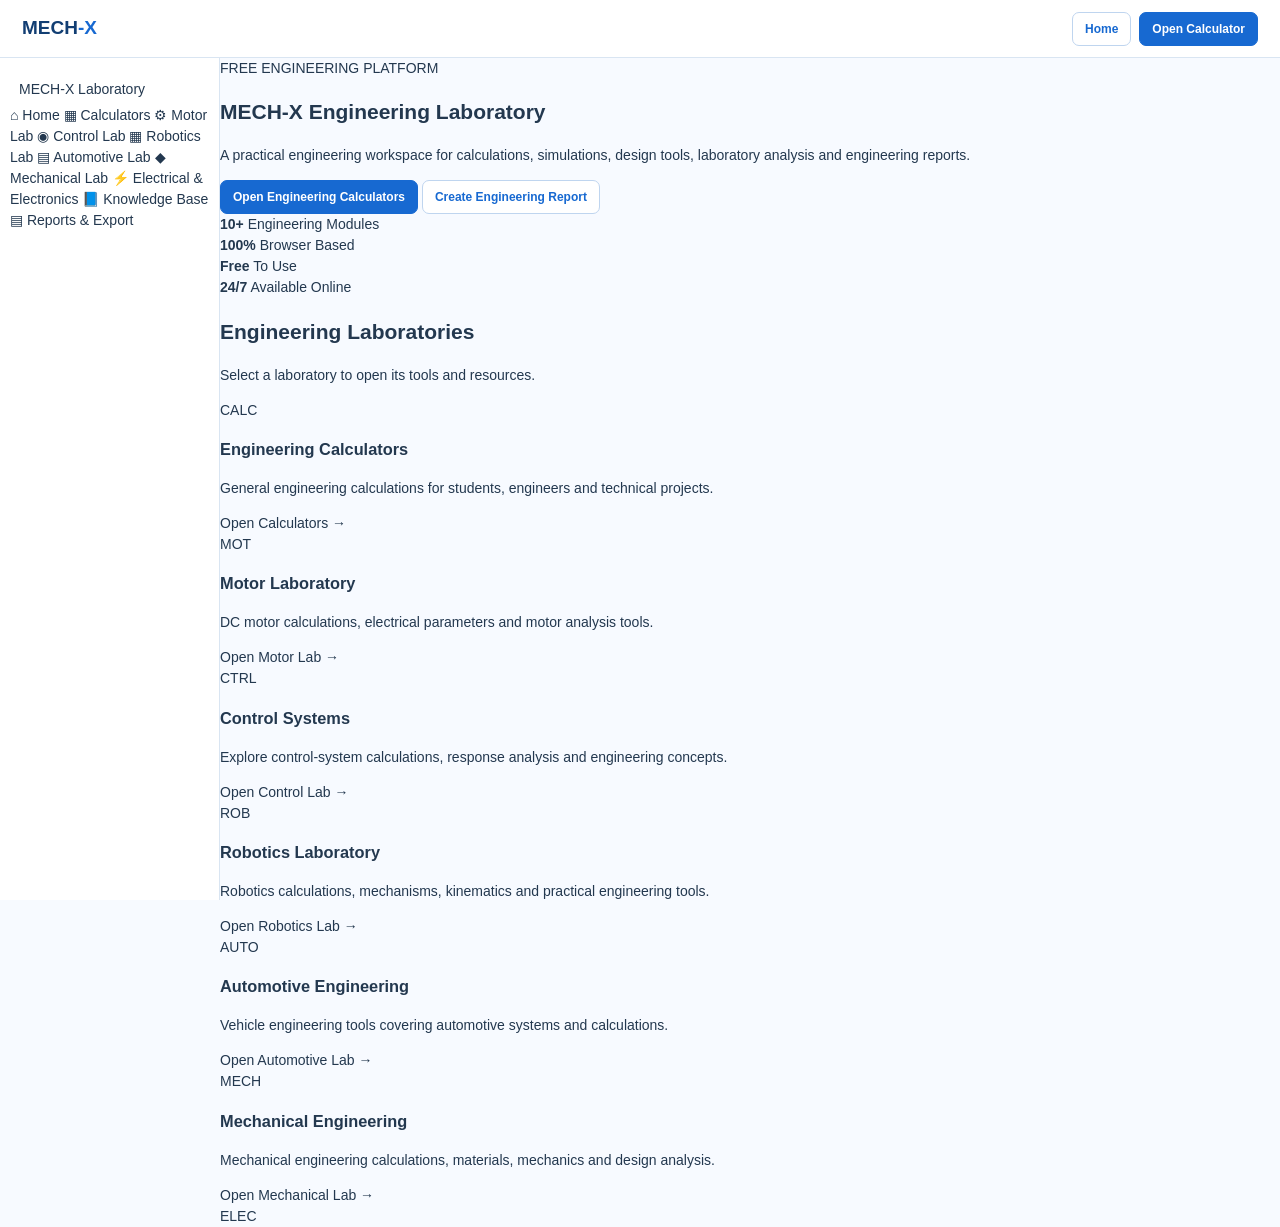
==== index.html @ f4954f39 "Update index.html" ====
<!DOCTYPE html>
<html lang="en">
<head>
    <meta charset="UTF-8">
    <meta name="viewport" content="width=device-width, initial-scale=1.0">

    <title>MECH-X | Engineering Laboratory</title>

    <meta
        name="description"
        content="MECH-X is a free engineering laboratory for calculations, simulations, robotics, control systems, automotive engineering, mechanical engineering and electrical engineering."
    >

    <link rel="stylesheet" href="style.css">
</head>

<body>

<!-- =====================================================
     TOP BAR
     ===================================================== -->

<header class="topbar">

    <a href="index.html" class="logo">
        MECH<span>-X</span>
    </a>

    <div class="top-actions">

        <a href="index.html" class="btn secondary">
            Home
        </a>

        <a href="calculators.html" class="btn primary">
            Open Calculator
        </a>

    </div>

</header>


<!-- =====================================================
     MAIN LAYOUT
     ===================================================== -->

<div class="layout">


    <!-- =================================================
         SIDEBAR
         ================================================= -->

    <aside class="sidebar">

        <div class="side-title">
            MECH-X Laboratory
        </div>

        <nav class="nav">

            <a href="index.html" class="active">
                ⌂ Home
            </a>

            <a href="calculators.html">
                ▦ Calculators
            </a>

            <a href="motor.html">
                ⚙ Motor Lab
            </a>

            <a href="control.html">
                ◉ Control Lab
            </a>

            <a href="robotics.html">
                ▦ Robotics Lab
            </a>

            <a href="automotive.html">
                ▤ Automotive Lab
            </a>

            <a href="mechanical.html">
                ◆ Mechanical Lab
            </a>

            <a href="electrical.html">
                ⚡ Electrical & Electronics
            </a>

            <a href="knowledge.html">
                📘 Knowledge Base
            </a>

            <a href="reports.html">
                ▤ Reports & Export
            </a>

        </nav>

    </aside>


    <!-- =================================================
         MAIN CONTENT
         ================================================= -->

    <main class="main">


        <!-- HERO -->

        <section class="hero">

            <div class="eyebrow">
                FREE ENGINEERING PLATFORM
            </div>

            <h1>
                MECH-X Engineering Laboratory
            </h1>

            <p>
                A practical engineering workspace for calculations,
                simulations, design tools, laboratory analysis and
                engineering reports.
            </p>

            <div class="hero-actions">

                <a
                    href="calculators.html"
                    class="btn primary"
                >
                    Open Engineering Calculators
                </a>

                <a
                    href="reports.html"
                    class="btn secondary"
                >
                    Create Engineering Report
                </a>

            </div>

        </section>


        <!-- =================================================
             QUICK STATS
             ================================================= -->

        <section class="stats">

            <div class="stat">
                <strong>10+</strong>
                <span>Engineering Modules</span>
            </div>

            <div class="stat">
                <strong>100%</strong>
                <span>Browser Based</span>
            </div>

            <div class="stat">
                <strong>Free</strong>
                <span>To Use</span>
            </div>

            <div class="stat">
                <strong>24/7</strong>
                <span>Available Online</span>
            </div>

        </section>


        <!-- =================================================
             ENGINEERING LABORATORIES
             ================================================= -->

        <div class="section-title">

            <h2>
                Engineering Laboratories
            </h2>

            <p>
                Select a laboratory to open its tools and resources.
            </p>

        </div>


        <section class="grid">


            <!-- CALCULATORS -->

            <article class="card">

                <div class="icon">
                    CALC
                </div>

                <h3>
                    Engineering Calculators
                </h3>

                <p>
                    General engineering calculations for
                    students, engineers and technical projects.
                </p>

                <a
                    href="calculators.html"
                    class="open"
                >
                    Open Calculators →
                </a>

            </article>


            <!-- MOTOR -->

            <article class="card">

                <div class="icon">
                    MOT
                </div>

                <h3>
                    Motor Laboratory
                </h3>

                <p>
                    DC motor calculations, electrical
                    parameters and motor analysis tools.
                </p>

                <a
                    href="motor.html"
                    class="open"
                >
                    Open Motor Lab →
                </a>

            </article>


            <!-- CONTROL -->

            <article class="card">

                <div class="icon">
                    CTRL
                </div>

                <h3>
                    Control Systems
                </h3>

                <p>
                    Explore control-system calculations,
                    response analysis and engineering concepts.
                </p>

                <a
                    href="control.html"
                    class="open"
                >
                    Open Control Lab →
                </a>

            </article>


            <!-- ROBOTICS -->

            <article class="card">

                <div class="icon">
                    ROB
                </div>

                <h3>
                    Robotics Laboratory
                </h3>

                <p>
                    Robotics calculations, mechanisms,
                    kinematics and practical engineering tools.
                </p>

                <a
                    href="robotics.html"
                    class="open"
                >
                    Open Robotics Lab →
                </a>

            </article>


            <!-- AUTOMOTIVE -->

            <article class="card">

                <div class="icon">
                    AUTO
                </div>

                <h3>
                    Automotive Engineering
                </h3>

                <p>
                    Vehicle engineering tools covering
                    automotive systems and calculations.
                </p>

                <a
                    href="automotive.html"
                    class="open"
                >
                    Open Automotive Lab →
                </a>

            </article>


            <!-- MECHANICAL -->

            <article class="card">

                <div class="icon">
                    MECH
                </div>

                <h3>
                    Mechanical Engineering
                </h3>

                <p>
                    Mechanical engineering calculations,
                    materials, mechanics and design analysis.
                </p>

                <a
                    href="mechanical.html"
                    class="open"
                >
                    Open Mechanical Lab →
                </a>

            </article>


            <!-- ELECTRICAL -->

            <article class="card">

                <div class="icon">
                    ELEC
                </div>

                <h3
---- style.css ----
/* =========================================================
   MECH-X
   FINAL GLOBAL DESIGN
   Compact White + Blue Engineering Interface
   ========================================================= */

:root {
    --blue: #1769d1;
    --blue-dark: #123e73;
    --blue-light: #eaf3ff;
    --blue-hover: #dcecff;

    --white: #ffffff;
    --bg: #f7faff;

    --text: #23384f;
    --muted: #708197;

    --border: #d9e5f2;

    --shadow: 0 5px 18px rgba(18, 62, 115, 0.07);
}


/* =========================================================
   RESET
   ========================================================= */

* {
    box-sizing: border-box;
}

html {
    scroll-behavior: smooth;
}

body {
    margin: 0;
    padding: 0;

    background: var(--bg);
    color: var(--text);

    font-family:
        Arial,
        Helvetica,
        sans-serif;

    font-size: 14px;
    line-height: 1.5;
}

a {
    text-decoration: none;
    color: inherit;
}

button,
input,
select,
textarea {
    font-family: inherit;
}


/* =========================================================
   TOP BAR
   ========================================================= */

.topbar {
    height: 58px;

    display: flex;
    align-items: center;
    justify-content: space-between;

    padding: 0 22px;

    background: #ffffff;

    border-bottom: 1px solid var(--border);

    position: sticky;
    top: 0;

    z-index: 1000;
}

.logo {
    font-size: 19px;

    font-weight: 900;

    color: var(--blue-dark);

    white-space: nowrap;
}

.logo span {
    color: var(--blue);
}

.top-actions {
    display: flex;
    align-items: center;

    gap: 8px;
}


/* =========================================================
   BUTTONS
   ========================================================= */

.btn {
    display: inline-flex;

    align-items: center;
    justify-content: center;

    min-height: 34px;

    padding: 7px 12px;

    border-radius: 7px;

    border: 1px solid var(--border);

    background: #ffffff;

    color: var(--blue-dark);

    font-size: 12px;

    font-weight: 700;

    cursor: pointer;

    transition: 0.15s ease;
}

.btn:hover {
    background: var(--blue-light);

    border-color: #bfd5ef;
}

.btn.primary {
    background: var(--blue);

    border-color: var(--blue);

    color: white;
}

.btn.primary:hover {
    background: #1258b5;
}

.btn.secondary {
    background: white;

    color: var(--blue);

    border-color: #bfd5ef;
}


/* =========================================================
   MAIN LAYOUT
   ========================================================= */

.layout {
    display: grid;

    grid-template-columns: 220px minmax(0, 1fr);

    min-height: calc(100vh - 58px);
}


/* =========================================================
   SIDEBAR
   ========================================================= */

.sidebar,
aside {
    width: 220px;

    background: #ffffff;

    border-right: 1px solid var(--border);

    padding: 16px 10px;

    position: sticky;

    top: 58px;

    height: calc(100vh - 58px);

    overflow-y: auto;

    overflow-x: hidden;

    z-index: 500;
}


/* Sidebar heading */

.side-title {
    padding: 5px 9px
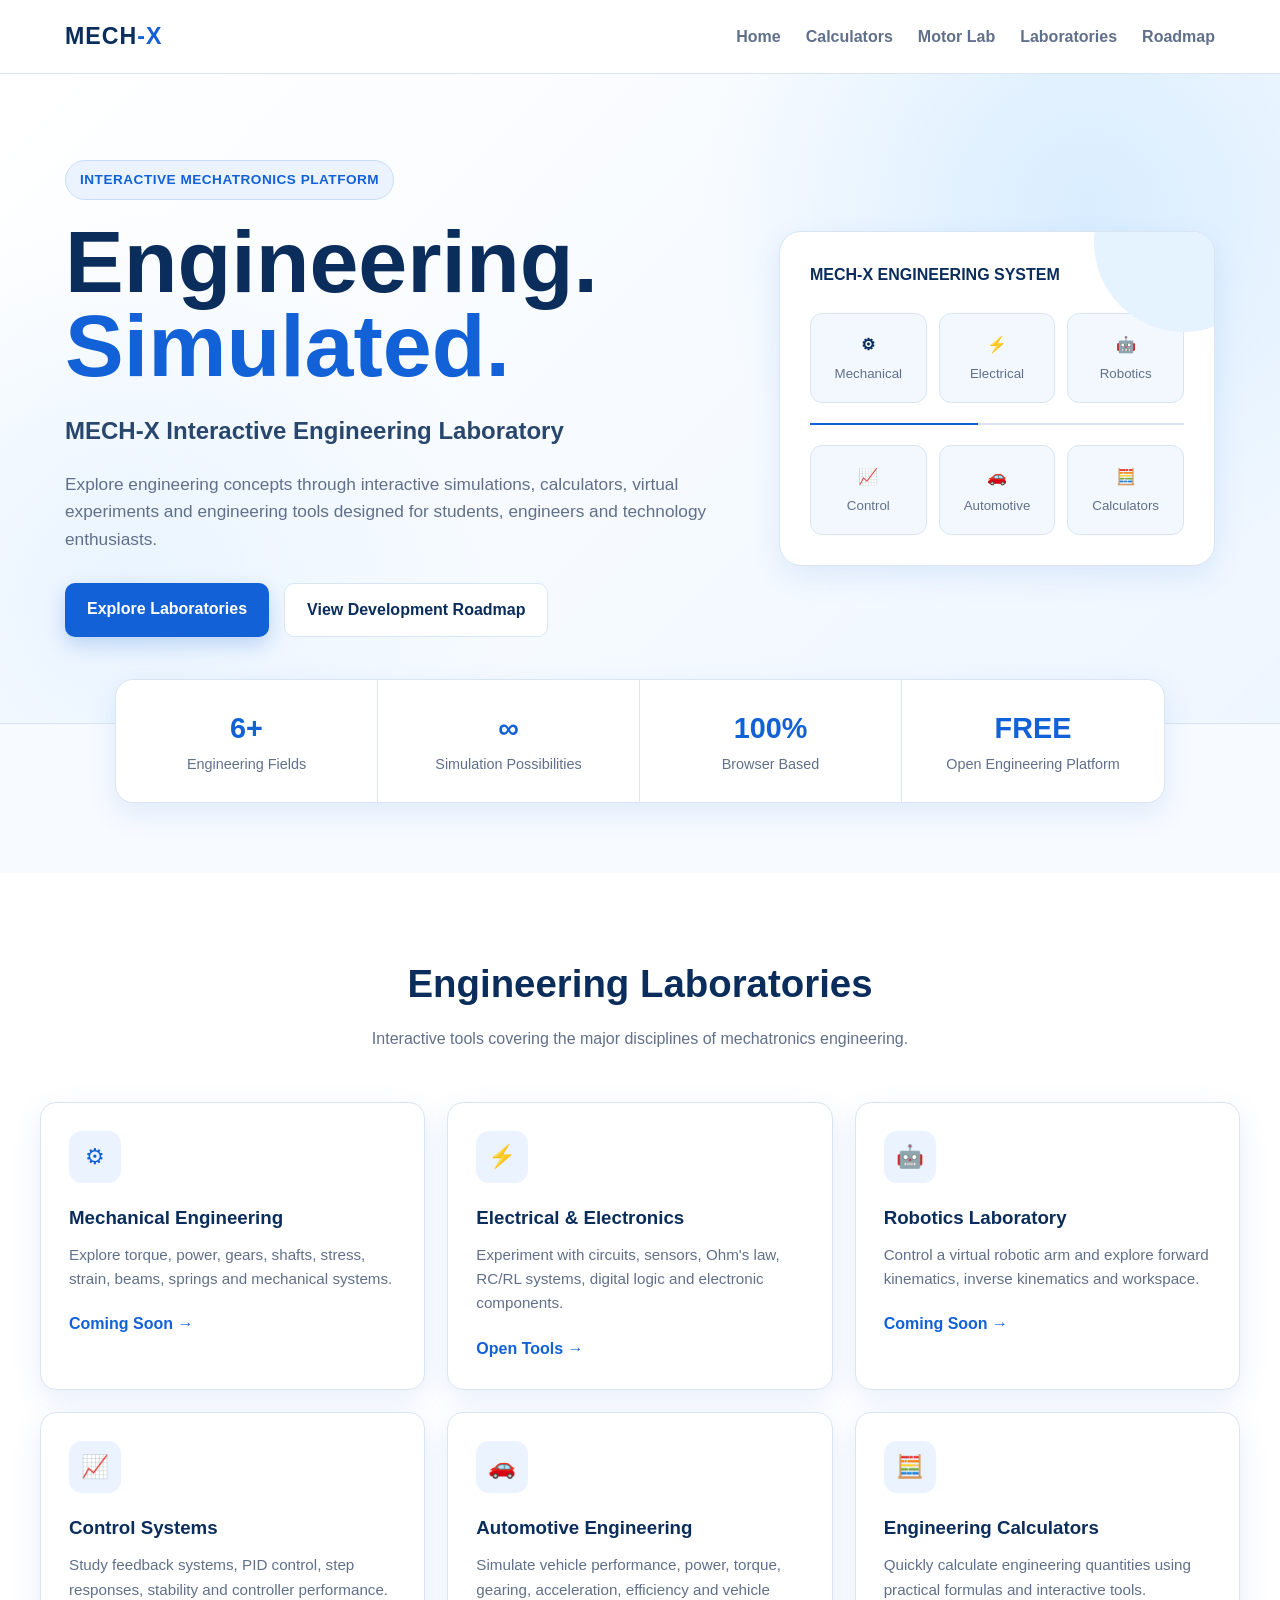
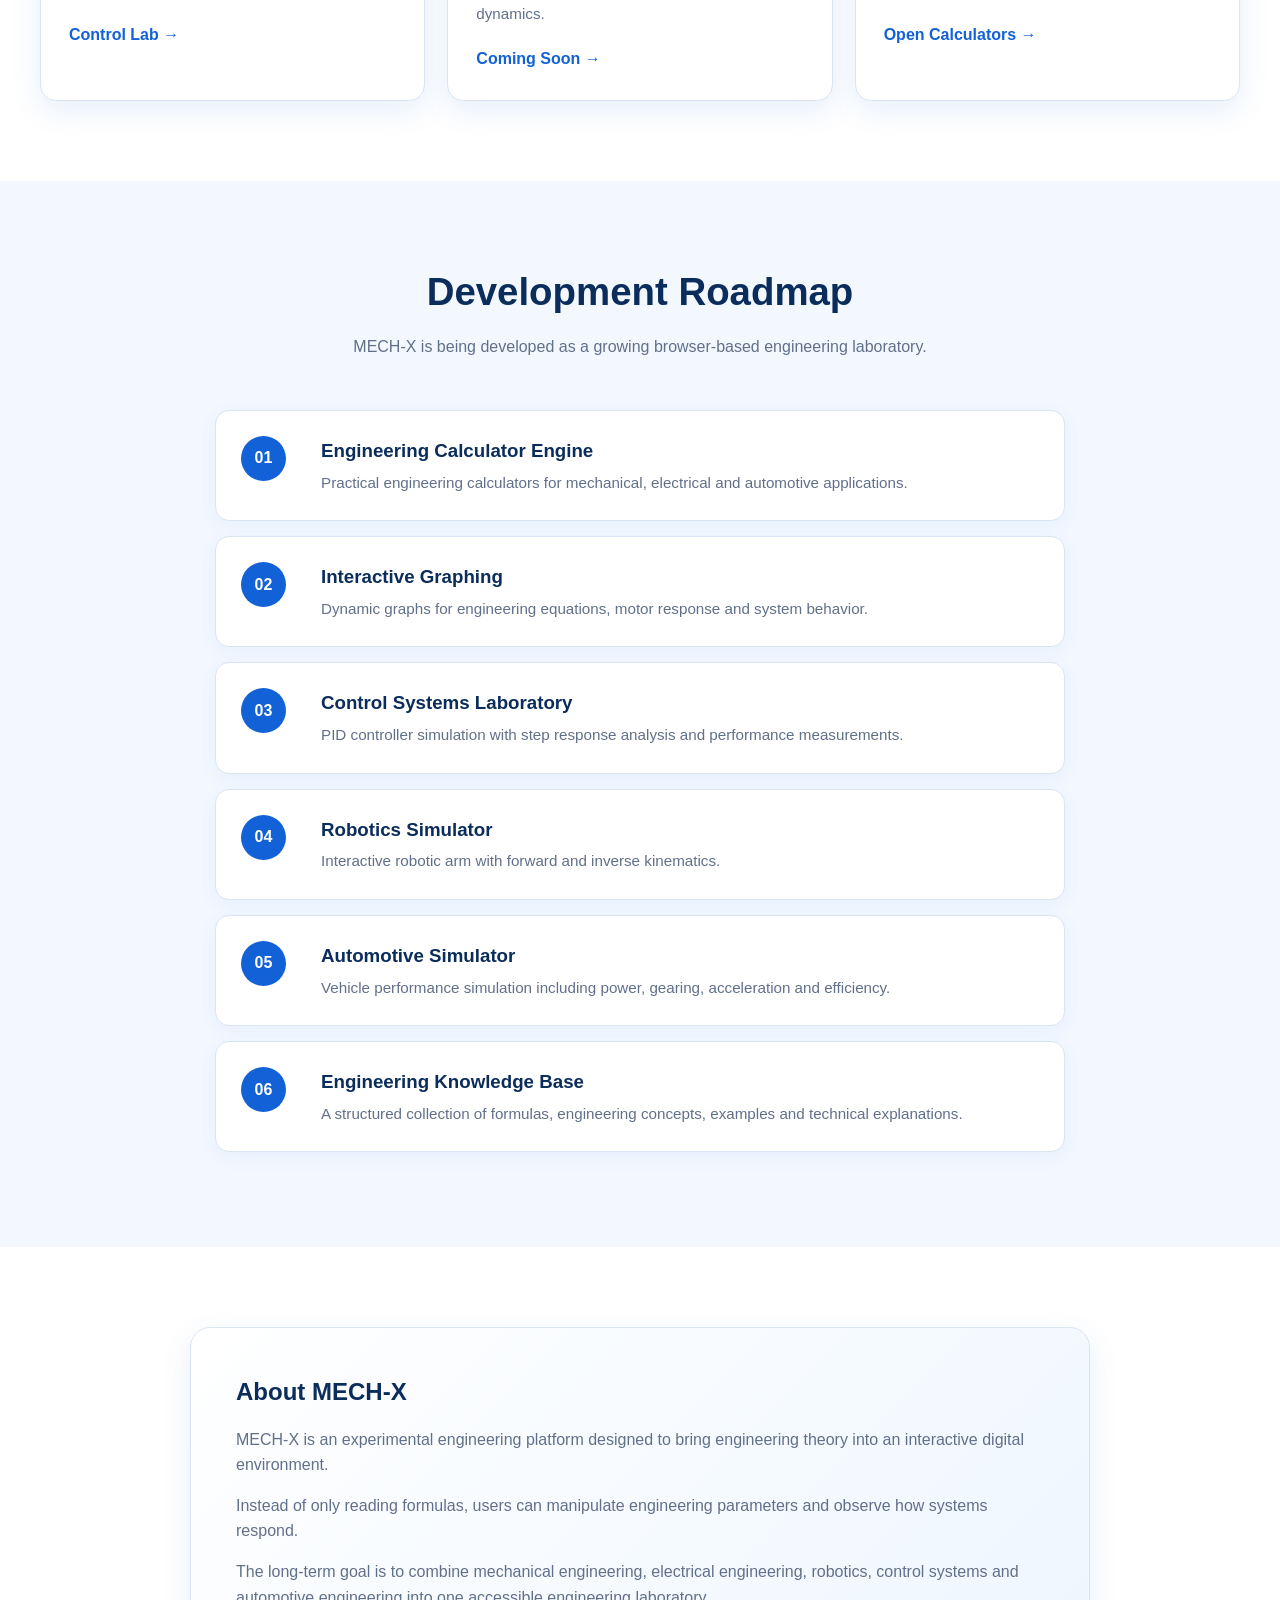
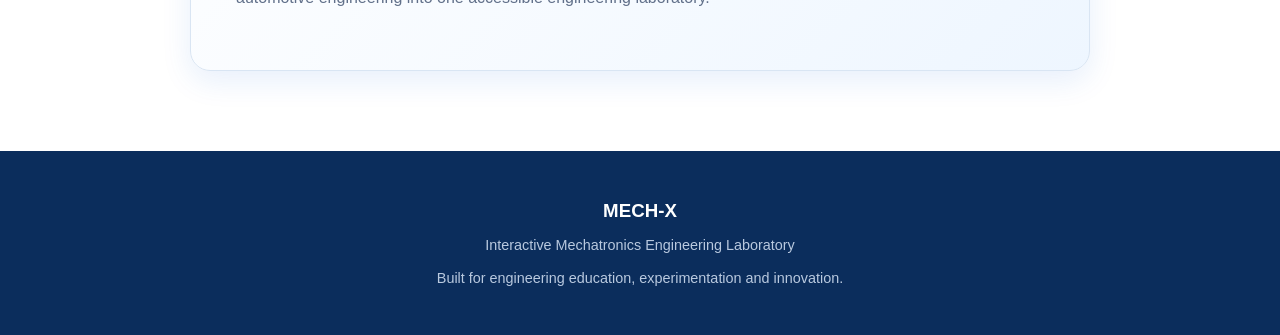
==== commit 941d47d5: "Update index.html" ====
--- a/index.html
+++ b/index.html
@@ -4,208 +4,1008 @@
     <meta charset="UTF-8">
     <meta name="viewport" content="width=device-width, initial-scale=1.0">
 
-    <title>MECH-X | Engineering Laboratory</title>
-
-    <meta
-        name="description"
-        content="MECH-X is a free engineering laboratory for calculations, simulations, robotics, control systems, automotive engineering, mechanical engineering and electrical engineering."
-    >
-
-    <link rel="stylesheet" href="style.css">
+    <title>MECH-X | Interactive Mechatronics Engineering Laboratory</title>
+
+    <meta name="description"
+          content="MECH-X is an interactive engineering laboratory for mechatronics, mechanical, electrical, robotics, control systems and automotive engineering.">
+
+    <style>
+        * {
+            margin: 0;
+            padding: 0;
+            box-sizing: border-box;
+        }
+
+        :root {
+            --blue: #1261d6;
+            --blue-dark: #0b2d5c;
+            --blue-light: #eaf3ff;
+            --blue-soft: #f3f8ff;
+            --cyan: #16a9e8;
+
+            --white: #ffffff;
+            --background: #f7faff;
+
+            --text: #172033;
+            --muted: #61708a;
+
+            --border: #d9e5f3;
+
+            --shadow:
+                0 10px 30px rgba(18, 97, 214, 0.10);
+
+            --shadow-hover:
+                0 18px 40px rgba(18, 97, 214, 0.16);
+        }
+
+        body {
+            font-family: Arial, Helvetica, sans-serif;
+            background: var(--background);
+            color: var(--text);
+            line-height: 1.6;
+        }
+
+        /* =========================
+           NAVIGATION
+        ========================== */
+
+        nav {
+            position: sticky;
+            top: 0;
+            z-index: 1000;
+
+            background: rgba(255, 255, 255, 0.96);
+            backdrop-filter: blur(12px);
+
+            border-bottom: 1px solid var(--border);
+        }
+
+        .nav-container {
+            max-width: 1200px;
+            margin: auto;
+
+            padding: 18px 25px;
+
+            display: flex;
+            align-items: center;
+            justify-content: space-between;
+        }
+
+        .logo {
+            font-size: 1.45rem;
+            font-weight: 800;
+            color: var(--blue-dark);
+            letter-spacing: 1px;
+        }
+
+        .logo span {
+            color: var(--blue);
+        }
+
+        .nav-links {
+            display: flex;
+            gap: 25px;
+            list-style: none;
+        }
+
+        .nav-links a {
+            text-decoration: none;
+            color: var(--muted);
+            font-weight: 600;
+            transition: 0.2s;
+        }
+
+        .nav-links a:hover {
+            color: var(--blue);
+        }
+
+        /* =========================
+           HERO
+        ========================== */
+
+        .hero {
+            min-height: 650px;
+
+            display: flex;
+            align-items: center;
+
+            background:
+                radial-gradient(
+                    circle at 85% 20%,
+                    #d9edff 0%,
+                    transparent 32%
+                ),
+                radial-gradient(
+                    circle at 10% 80%,
+                    #e9f4ff 0%,
+                    transparent 30%
+                ),
+                linear-gradient(
+                    135deg,
+                    #ffffff,
+                    #eef6ff
+                );
+
+            border-bottom: 1px solid var(--border);
+        }
+
+        .hero-container {
+            max-width: 1200px;
+            width: 100%;
+
+            margin: auto;
+            padding: 80px 25px;
+
+            display: grid;
+            grid-template-columns: 1.2fr 0.8fr;
+            gap: 60px;
+            align-items: center;
+        }
+
+        .hero-label {
+            display: inline-block;
+
+            padding: 8px 14px;
+            margin-bottom: 20px;
+
+            background: var(--blue-light);
+            color: var(--blue);
+
+            border: 1px solid #c8def8;
+            border-radius: 30px;
+
+            font-size: 0.85rem;
+            font-weight: 700;
+            letter-spacing: 0.5px;
+        }
+
+        .hero h1 {
+            font-size: clamp(3rem, 7vw, 5.5rem);
+            line-height: 0.95;
+
+            color: var(--blue-dark);
+
+            margin-bottom: 25px;
+        }
+
+        .hero h1 span {
+            color: var(--blue);
+        }
+
+        .hero h2 {
+            font-size: 1.5rem;
+            color: #29466d;
+            margin-bottom: 20px;
+        }
+
+        .hero p {
+            max-width: 650px;
+
+            font-size: 1.08rem;
+            color: var(--muted);
+
+            margin-bottom: 30px;
+        }
+
+        .hero-buttons {
+            display: flex;
+            gap: 15px;
+            flex-wrap: wrap;
+        }
+
+        .btn {
+            display: inline-block;
+
+            padding: 13px 22px;
+
+            border-radius: 10px;
+
+            text-decoration: none;
+            font-weight: 700;
+
+            transition: 0.25s;
+        }
+
+        .btn-primary {
+            background: var(--blue);
+            color: white;
+
+            box-shadow: 0 8px 20px rgba(18, 97, 214, 0.22);
+        }
+
+        .btn-primary:hover {
+            background: #0b4eae;
+            transform: translateY(-2px);
+        }
+
+        .btn-secondary {
+            background: white;
+            color: var(--blue-dark);
+
+            border: 1px solid var(--border);
+        }
+
+        .btn-secondary:hover {
+            border-color: var(--blue);
+            color: var(--blue);
+            transform: translateY(-2px);
+        }
+
+        /* =========================
+           HERO ENGINEERING PANEL
+        ========================== */
+
+        .engineering-panel {
+            background: white;
+
+            border: 1px solid var(--border);
+            border-radius: 22px;
+
+            padding: 30px;
+
+            box-shadow: var(--shadow);
+
+            position: relative;
+            overflow: hidden;
+        }
+
+        .engineering-panel::before {
+            content: "";
+
+            position: absolute;
+
+            width: 180px;
+            height: 180px;
+
+            border-radius: 50%;
+
+            background: #e5f2ff;
+
+            top: -80px;
+            right: -60px;
+        }
+
+        .panel-title {
+            font-weight: 800;
+            color: var(--blue-dark);
+
+            margin-bottom: 25px;
+        }
+
+        .system-line {
+            height: 2px;
+            background: var(--border);
+
+            margin: 20px 0;
+
+            position: relative;
+        }
+
+        .system-line::after {
+            content: "";
+
+            position: absolute;
+
+            width: 45%;
+            height: 100%;
+
+            background: var(--blue);
+
+            left: 0;
+            top: 0;
+        }
+
+        .system-boxes {
+            display: grid;
+            grid-template-columns: repeat(3, 1fr);
+            gap: 12px;
+        }
+
+        .system-box {
+            padding: 18px 10px;
+
+            background: var(--blue-soft);
+
+            border: 1px solid var(--border);
+            border-radius: 12px;
+
+            text-align: center;
+
+            font-weight: 700;
+            color: var(--blue-dark);
+        }
+
+        .system-box small {
+            display: block;
+
+            margin-top: 5px;
+
+            color: var(--muted);
+            font-weight: normal;
+        }
+
+        /* =========================
+           STATS
+        ========================== */
+
+        .stats {
+            max-width: 1100px;
+            margin: -45px auto 70px;
+
+            padding: 0 25px;
+
+            position: relative;
+            z-index: 5;
+        }
+
+        .stats-grid {
+            background: white;
+
+            border: 1px solid var(--border);
+            border-radius: 18px;
+
+            box-shadow: var(--shadow);
+
+            display: grid;
+            grid-template-columns: repeat(4, 1fr);
+        }
+
+        .stat {
+            padding: 25px;
+            text-align: center;
+
+            border-right: 1px solid var(--border);
+        }
+
+        .stat:last-child {
+            border-right: none;
+        }
+
+        .stat strong {
+            display: block;
+
+            font-size: 1.8rem;
+
+            color: var(--blue);
+        }
+
+        .stat span {
+            color: var(--muted);
+            font-size: 0.9rem;
+        }
+
+        /* =========================
+           GENERAL SECTION
+        ========================== */
+
+        section {
+            padding: 80px 25px;
+        }
+
+        .section-container {
+            max-width: 1200px;
+            margin: auto;
+        }
+
+        .section-header {
+            text-align: center;
+            max-width: 750px;
+
+            margin: 0 auto 50px;
+        }
+
+        .section-header h2 {
+            font-size: 2.4rem;
+
+            color: var(--blue-dark);
+
+            margin-bottom: 12px;
+        }
+
+        .section-header p {
+            color: var(--muted);
+        }
+
+        /* =========================
+           LABORATORIES
+        ========================== */
+
+        .labs {
+            background: white;
+        }
+
+        .lab-grid {
+            display: grid;
+
+            grid-template-columns:
+                repeat(3, 1fr);
+
+            gap: 22px;
+        }
+
+        .lab-card {
+            background: white;
+
+            border: 1px solid var(--border);
+            border-radius: 16px;
+
+            padding: 28px;
+
+            box-shadow: var(--shadow);
+
+            transition: 0.25s;
+
+            position: relative;
+            overflow: hidden;
+        }
+
+        .lab-card:hover {
+            transform: translateY(-6px);
+            box-shadow: var(--shadow-hover);
+
+            border-color: #b8d3f5;
+        }
+
+        .lab-icon {
+            width: 52px;
+            height: 52px;
+
+            display: flex;
+            align-items: center;
+            justify-content: center;
+
+            border-radius: 13px;
+
+            background: var(--blue-light);
+
+            color: var(--blue);
+
+            font-size: 1.4rem;
+
+            margin-bottom: 20px;
+        }
+
+        .lab-card h3 {
+            color: var(--blue-dark);
+            margin-bottom: 10px;
+        }
+
+        .lab-card p {
+            color: var(--muted);
+
+            font-size: 0.95rem;
+
+            margin-bottom: 20px;
+        }
+
+        .lab-link {
+            color: var(--blue);
+
+            text-decoration: none;
+
+            font-weight: 700;
+        }
+
+        .lab-link:hover {
+            text-decoration: underline;
+        }
+
+        /* =========================
+           ROADMAP
+        ========================== */
+
+        .roadmap {
+            background: var(--blue-soft);
+        }
+
+        .roadmap-list {
+            max-width: 850px;
+            margin: auto;
+        }
+
+        .roadmap-item {
+            display: grid;
+
+            grid-template-columns: 60px 1fr;
+
+            gap: 20px;
+
+            padding: 25px;
+
+            background: white;
+
+            border: 1px solid var(--border);
+            border-radius: 14px;
+
+            margin-bottom: 15px;
+
+            box-shadow: 0 5px 18px rgba(18, 97, 214, 0.06);
+        }
+
+        .roadmap-number {
+            width: 45px;
+            height: 45px;
+
+            display: flex;
+            align-items: center;
+            justify-content: center;
+
+            border-radius: 50%;
+
+            background: var(--blue);
+
+            color: white;
+
+            font-weight: 800;
+        }
+
+        .roadmap-item h3 {
+            color: var(--blue-dark);
+            margin-bottom: 5px;
+        }
+
+        .roadmap-item p {
+            color: var(--muted);
+            font-size: 0.95rem;
+        }
+
+        /* =========================
+           ABOUT
+        ========================== */
+
+        .about {
+            background: white;
+        }
+
+        .about-box {
+            max-width: 900px;
+            margin: auto;
+
+            background:
+                linear-gradient(
+                    135deg,
+                    #ffffff,
+                    #eef6ff
+                );
+
+            border: 1px solid var(--border);
+
+            border-radius: 20px;
+
+            padding: 45px;
+
+            box-shadow: var(--shadow);
+        }
+
+        .about-box h2 {
+            color: var(--blue-dark);
+            margin-bottom: 15px;
+        }
+
+        .about-box p {
+            color: var(--muted);
+            margin-bottom: 15px;
+        }
+
+        /* =========================
+           FOOTER
+        ========================== */
+
+        footer {
+            background: var(--blue-dark);
+
+            color: white;
+
+            padding: 45px 25px;
+
+            text-align: center;
+        }
+
+        footer h3 {
+            margin-bottom: 8px;
+        }
+
+        footer p {
+            color: #b9c9df;
+
+            font-size: 0.9rem;
+        }
+
+        /* =========================
+           RESPONSIVE
+        ========================== */
+
+        @media (max-width: 900px) {
+
+            .hero-container {
+                grid-template-columns: 1fr;
+            }
+
+            .lab-grid {
+                grid-template-columns:
+                    repeat(2, 1fr);
+            }
+
+            .stats-grid {
+                grid-template-columns:
+                    repeat(2, 1fr);
+            }
+
+            .stat:nth-child(2) {
+                border-right: none;
+            }
+
+            .stat {
+                border-bottom: 1px solid var(--border);
+            }
+        }
+
+        @media (max-width: 650px) {
+
+            .nav-links {
+                display: none;
+            }
+
+            .hero {
+                min-height: auto;
+            }
+
+            .hero-container {
+                padding: 65px 20px;
+            }
+
+            .hero h1 {
+                font-size: 3.5rem;
+            }
+
+            .lab-grid {
+                grid-template-columns: 1fr;
+            }
+
+            .stats-grid {
+                grid-template-columns: 1fr 1fr;
+            }
+
+            .system-boxes {
+                grid-template-columns: 1fr;
+            }
+
+            .about-box {
+                padding: 28px;
+            }
+        }
+    </style>
 </head>
 
 <body>
 
-<!-- =====================================================
-     TOP BAR
-     ===================================================== -->
-
-<header class="topbar">
-
-    <a href="index.html" class="logo">
-        MECH<span>-X</span>
-    </a>
-
-    <div class="top-actions">
-
-        <a href="index.html" class="btn secondary">
-            Home
-        </a>
-
-        <a href="calculators.html" class="btn primary">
-            Open Calculator
-        </a>
+<!-- =========================
+     NAVIGATION
+========================== -->
+
+<nav>
+    <div class="nav-container">
+
+        <div class="logo">
+            MECH<span>-X</span>
+        </div>
+
+        <ul class="nav-links">
+            <li><a href="index.html">Home</a></li>
+            <li><a href="calculators.html">Calculators</a></li>
+            <li><a href="motor.html">Motor Lab</a></li>
+            <li><a href="#laboratories">Laboratories</a></li>
+            <li><a href="#roadmap">Roadmap</a></li>
+        </ul>
 
     </div>
+</nav>
+
+
+<!-- =========================
+     HERO
+========================== -->
+
+<header class="hero">
+
+    <div class="hero-container">
+
+        <div>
+
+            <span class="hero-label">
+                INTERACTIVE MECHATRONICS PLATFORM
+            </span>
+
+            <h1>
+                Engineering.<br>
+                <span>Simulated.</span>
+            </h1>
+
+            <h2>
+                MECH-X Interactive Engineering Laboratory
+            </h2>
+
+            <p>
+                Explore engineering concepts through interactive
+                simulations, calculators, virtual experiments and
+                engineering tools designed for students, engineers
+                and technology enthusiasts.
+            </p>
+
+            <div class="hero-buttons">
+
+                <a
+                    href="#laboratories"
+                    class="btn btn-primary">
+                    Explore Laboratories
+                </a>
+
+                <a
+                    href="#roadmap"
+                    class="btn btn-secondary">
+                    View Development Roadmap
+                </a>
+
+            </div>
+
+        </div>
+
+
+        <!-- ENGINEERING PANEL -->
+
+        <div class="engineering-panel">
+
+            <div class="panel-title">
+                MECH-X ENGINEERING SYSTEM
+            </div>
+
+            <div class="system-boxes">
+
+                <div class="system-box">
+                    ⚙
+                    <small>Mechanical</small>
+                </div>
+
+                <div class="system-box">
+                    ⚡
+                    <small>Electrical</small>
+                </div>
+
+                <div class="system-box">
+                    🤖
+                    <small>Robotics</small>
+                </div>
+
+            </div>
+
+            <div class="system-line"></div>
+
+            <div class="system-boxes">
+
+                <div class="system-box">
+                    📈
+                    <small>Control</small>
+                </div>
+
+                <div class="system-box">
+                    🚗
+                    <small>Automotive</small>
+                </div>
+
+                <div class="system-box">
+                    🧮
+                    <small>Calculators</small>
+                </div>
+
+            </div>
+
+        </div>
+
+    </div>
 
 </header>
 
 
-<!-- =====================================================
-     MAIN LAYOUT
-     ===================================================== -->
-
-<div class="layout">
-
-
-    <!-- =================================================
-         SIDEBAR
-         ================================================= -->
-
-    <aside class="sidebar">
-
-        <div class="side-title">
-            MECH-X Laboratory
+<!-- =========================
+     STATS
+========================== -->
+
+<div class="stats">
+
+    <div class="stats-grid">
+
+        <div class="stat">
+            <strong>6+</strong>
+            <span>Engineering Fields</span>
         </div>
 
-        <nav class="nav">
-
-            <a href="index.html" class="active">
-                ⌂ Home
-            </a>
-
-            <a href="calculators.html">
-                ▦ Calculators
-            </a>
-
-            <a href="motor.html">
-                ⚙ Motor Lab
-            </a>
-
-            <a href="control.html">
-                ◉ Control Lab
-            </a>
-
-            <a href="robotics.html">
-                ▦ Robotics Lab
-            </a>
-
-            <a href="automotive.html">
-                ▤ Automotive Lab
-            </a>
-
-            <a href="mechanical.html">
-                ◆ Mechanical Lab
-            </a>
-
-            <a href="electrical.html">
-                ⚡ Electrical & Electronics
-            </a>
-
-            <a href="knowledge.html">
-                📘 Knowledge Base
-            </a>
-
-            <a href="reports.html">
-                ▤ Reports & Export
-            </a>
-
-        </nav>
-
-    </aside>
-
-
-    <!-- =================================================
-         MAIN CONTENT
-         ================================================= -->
-
-    <main class="main">
-
-
-        <!-- HERO -->
-
-        <section class="hero">
-
-            <div class="eyebrow">
-                FREE ENGINEERING PLATFORM
-            </div>
-
-            <h1>
-                MECH-X Engineering Laboratory
-            </h1>
-
-            <p>
-                A practical engineering workspace for calculations,
-                simulations, design tools, laboratory analysis and
-                engineering reports.
-            </p>
-
-            <div class="hero-actions">
-
-                <a
-                    href="calculators.html"
-                    class="btn primary"
-                >
-                    Open Engineering Calculators
-                </a>
-
-                <a
-                    href="reports.html"
-                    class="btn secondary"
-                >
-                    Create Engineering Report
-                </a>
-
-            </div>
-
-        </section>
-
-
-        <!-- =================================================
-             QUICK STATS
-             ================================================= -->
-
-        <section class="stats">
-
-            <div class="stat">
-                <strong>10+</strong>
-                <span>Engineering Modules</span>
-            </div>
-
-            <div class="stat">
-                <strong>100%</strong>
-                <span>Browser Based</span>
-            </div>
-
-            <div class="stat">
-                <strong>Free</strong>
-                <span>To Use</span>
-            </div>
-
-            <div class="stat">
-                <strong>24/7</strong>
-                <span>Available Online</span>
-            </div>
-
-        </section>
-
-
-        <!-- =================================================
-             ENGINEERING LABORATORIES
-             ================================================= -->
-
-        <div class="section-title">
+        <div class="stat">
+            <strong>∞</strong>
+            <span>Simulation Possibilities</span>
+        </div>
+
+        <div class="stat">
+            <strong>100%</strong>
+            <span>Browser Based</span>
+        </div>
+
+        <div class="stat">
+            <strong>FREE</strong>
+            <span>Open Engineering Platform</span>
+        </div>
+
+    </div>
+
+</div>
+
+
+<!-- =========================
+     LABORATORIES
+========================== -->
+
+<section
+    class="labs"
+    id="laboratories">
+
+    <div class="section-container">
+
+        <div class="section-header">
 
             <h2>
                 Engineering Laboratories
             </h2>
 
             <p>
-                Select a laboratory to open its tools and resources.
+                Interactive tools covering the major
+                disciplines of mechatronics engineering.
             </p>
 
         </div>
 
 
-        <section class="grid">
+        <div class="lab-grid">
+
+            <!-- MECHANICAL -->
+
+            <div class="lab-card">
+
+                <div class="lab-icon">
+                    ⚙
+                </div>
+
+                <h3>
+                    Mechanical Engineering
+                </h3>
+
+                <p>
+                    Explore torque, power, gears,
+                    shafts, stress, strain, beams,
+                    springs and mechanical systems.
+                </p>
+
+                <a
+                    href="#"
+                    class="lab-link">
+                    Coming Soon →
+                </a>
+
+            </div>
+
+
+            <!-- ELECTRICAL -->
+
+            <div class="lab-card">
+
+                <div class="lab-icon">
+                    ⚡
+                </div>
+
+                <h3>
+                    Electrical & Electronics
+                </h3>
+
+                <p>
+                    Experiment with circuits, sensors,
+                    Ohm's law, RC/RL systems, digital
+                    logic and electronic components.
+                </p>
+
+                <a
+                    href="calculators.html"
+                    class="lab-link">
+                    Open Tools →
+                </a>
+
+            </div>
+
+
+            <!-- ROBOTICS -->
+
+            <div class="lab-card">
+
+                <div class="lab-icon">
+                    🤖
+                </div>
+
+                <h3>
+                    Robotics Laboratory
+                </h3>
+
+                <p>
+                    Control a virtual robotic arm and
+                    explore forward kinematics,
+                    inverse kinematics and workspace.
+                </p>
+
+                <a
+                    href="#"
+                    class="lab-link">
+                    Coming Soon →
+                </a>
+
+            </div>
+
+
+            <!-- CONTROL -->
+
+            <div class="lab-card">
+
+                <div class="lab-icon">
+                    📈
+                </div>
+
+                <h3>
+                    Control Systems
+                </h3>
+
+                <p>
+                    Study feedback systems, PID control,
+                    step responses, stability and
+                    controller performance.
+                </p>
+
+                <a
+                    href="control.html"
+                    class="lab-link">
+                    Control Lab →
+                </a>
+
+            </div>
+
+
+            <!-- AUTOMOTIVE -->
+
+            <div class="lab-card">
+
+                <div class="lab-icon">
+                    🚗
+                </div>
+
+                <h3>
+                    Automotive Engineering
+                </h3>
+
+                <p>
+                    Simulate vehicle performance,
+                    power, torque, gearing, acceleration,
+                    efficiency and vehicle dynamics.
+                </p>
+
+                <a
+                    href="#"
+                    class="lab-link">
+                    Coming Soon →
+                </a>
+
+            </div>
 
 
             <!-- CALCULATORS -->
 
-            <article class="card">
-
-                <div class="icon">
-                    CALC
+            <div class="lab-card">
+
+                <div class="lab-icon">
+                    🧮
                 </div>
 
                 <h3>
@@ -213,161 +1013,258 @@
                 </h3>
 
                 <p>
-                    General engineering calculations for
-                    students, engineers and technical projects.
+                    Quickly calculate engineering
+                    quantities using practical formulas
+                    and interactive tools.
                 </p>
 
                 <a
                     href="calculators.html"
-                    class="open"
-                >
+                    class="lab-link">
                     Open Calculators →
                 </a>
 
-            </article>
-
-
-            <!-- MOTOR -->
-
-            <article class="card">
-
-                <div class="icon">
-                    MOT
-                </div>
-
-                <h3>
-                    Motor Laboratory
-                </h3>
-
-                <p>
-                    DC motor calculations, electrical
-                    parameters and motor analysis tools.
-                </p>
-
-                <a
-                    href="motor.html"
-                    class="open"
-                >
-                    Open Motor Lab →
-                </a>
-
-            </article>
-
-
-            <!-- CONTROL -->
-
-            <article class="card">
-
-                <div class="icon">
-                    CTRL
-                </div>
-
-                <h3>
-                    Control Systems
-                </h3>
-
-                <p>
-                    Explore control-system calculations,
-                    response analysis and engineering concepts.
-                </p>
-
-                <a
-                    href="control.html"
-                    class="open"
-                >
-                    Open Control Lab →
-                </a>
-
-            </article>
-
-
-            <!-- ROBOTICS -->
-
-            <article class="card">
-
-                <div class="icon">
-                    ROB
-                </div>
-
-                <h3>
-                    Robotics Laboratory
-                </h3>
-
-                <p>
-                    Robotics calculations, mechanisms,
-                    kinematics and practical engineering tools.
-                </p>
-
-                <a
-                    href="robotics.html"
-                    class="open"
-                >
-                    Open Robotics Lab →
-                </a>
-
-            </article>
-
-
-            <!-- AUTOMOTIVE -->
-
-            <article class="card">
-
-                <div class="icon">
-                    AUTO
-                </div>
-
-                <h3>
-                    Automotive Engineering
-                </h3>
-
-                <p>
-                    Vehicle engineering tools covering
-                    automotive systems and calculations.
-                </p>
-
-                <a
-                    href="automotive.html"
-                    class="open"
-                >
-                    Open Automotive Lab →
-                </a>
-
-            </article>
-
-
-            <!-- MECHANICAL -->
-
-            <article class="card">
-
-                <div class="icon">
-                    MECH
-                </div>
-
-                <h3>
-                    Mechanical Engineering
-                </h3>
-
-                <p>
-                    Mechanical engineering calculations,
-                    materials, mechanics and design analysis.
-                </p>
-
-                <a
-                    href="mechanical.html"
-                    class="open"
-                >
-                    Open Mechanical Lab →
-                </a>
-
-            </article>
-
-
-            <!-- ELECTRICAL -->
-
-            <article class="card">
-
-                <div class="icon">
-                    ELEC
-                </div>
-
-                <h3
+            </div>
+
+        </div>
+
+    </div>
+
+</section>
+
+
+<!-- =========================
+     ROADMAP
+========================== -->
+
+<section
+    class="roadmap"
+    id="roadmap">
+
+    <div class="section-container">
+
+        <div class="section-header">
+
+            <h2>
+                Development Roadmap
+            </h2>
+
+            <p>
+                MECH-X is being developed as a growing
+                browser-based engineering laboratory.
+            </p>
+
+        </div>
+
+
+        <div class="roadmap-list">
+
+            <div class="roadmap-item">
+
+                <div class="roadmap-number">
+                    01
+                </div>
+
+                <div>
+
+                    <h3>
+                        Engineering Calculator Engine
+                    </h3>
+
+                    <p>
+                        Practical engineering calculators
+                        for mechanical, electrical and
+                        automotive applications.
+                    </p>
+
+                </div>
+
+            </div>
+
+
+            <div class="roadmap-item">
+
+                <div class="roadmap-number">
+                    02
+                </div>
+
+                <div>
+
+                    <h3>
+                        Interactive Graphing
+                    </h3>
+
+                    <p>
+                        Dynamic graphs for engineering
+                        equations, motor response and
+                        system behavior.
+                    </p>
+
+                </div>
+
+            </div>
+
+
+            <div class="roadmap-item">
+
+                <div class="roadmap-number">
+                    03
+                </div>
+
+                <div>
+
+                    <h3>
+                        Control Systems Laboratory
+                    </h3>
+
+                    <p>
+                        PID controller simulation with
+                        step response analysis and
+                        performance measurements.
+                    </p>
+
+                </div>
+
+            </div>
+
+
+            <div class="roadmap-item">
+
+                <div class="roadmap-number">
+                    04
+                </div>
+
+                <div>
+
+                    <h3>
+                        Robotics Simulator
+                    </h3>
+
+                    <p>
+                        Interactive robotic arm with
+                        forward and inverse kinematics.
+                    </p>
+
+                </div>
+
+            </div>
+
+
+            <div class="roadmap-item">
+
+                <div class="roadmap-number">
+                    05
+                </div>
+
+                <div>
+
+                    <h3>
+                        Automotive Simulator
+                    </h3>
+
+                    <p>
+                        Vehicle performance simulation
+                        including power, gearing,
+                        acceleration and efficiency.
+                    </p>
+
+                </div>
+
+            </div>
+
+
+            <div class="roadmap-item">
+
+                <div class="roadmap-number">
+                    06
+                </div>
+
+                <div>
+
+                    <h3>
+                        Engineering Knowledge Base
+                    </h3>
+
+                    <p>
+                        A structured collection of formulas,
+                        engineering concepts, examples
+                        and technical explanations.
+                    </p>
+
+                </div>
+
+            </div>
+
+        </div>
+
+    </div>
+
+</section>
+
+
+<!-- =========================
+     ABOUT
+========================== -->
+
+<section class="about">
+
+    <div class="section-container">
+
+        <div class="about-box">
+
+            <h2>
+                About MECH-X
+            </h2>
+
+            <p>
+                MECH-X is an experimental engineering
+                platform designed to bring engineering
+                theory into an interactive digital
+                environment.
+            </p>
+
+            <p>
+                Instead of only reading formulas,
+                users can manipulate engineering
+                parameters and observe how systems
+                respond.
+            </p>
+
+            <p>
+                The long-term goal is to combine
+                mechanical engineering, electrical
+                engineering, robotics, control systems
+                and automotive engineering into one
+                accessible engineering laboratory.
+            </p>
+
+        </div>
+
+    </div>
+
+</section>
+
+
+<!-- =========================
+     FOOTER
+========================== -->
+
+<footer>
+
+    <h3>
+        MECH-X
+    </h3>
+
+    <p>
+        Interactive Mechatronics Engineering Laboratory
+    </p>
+
+    <p style="margin-top: 10px;">
+        Built for engineering education, experimentation
+        and innovation.
+    </p>
+
+</footer>
+
+</body>
+</html>
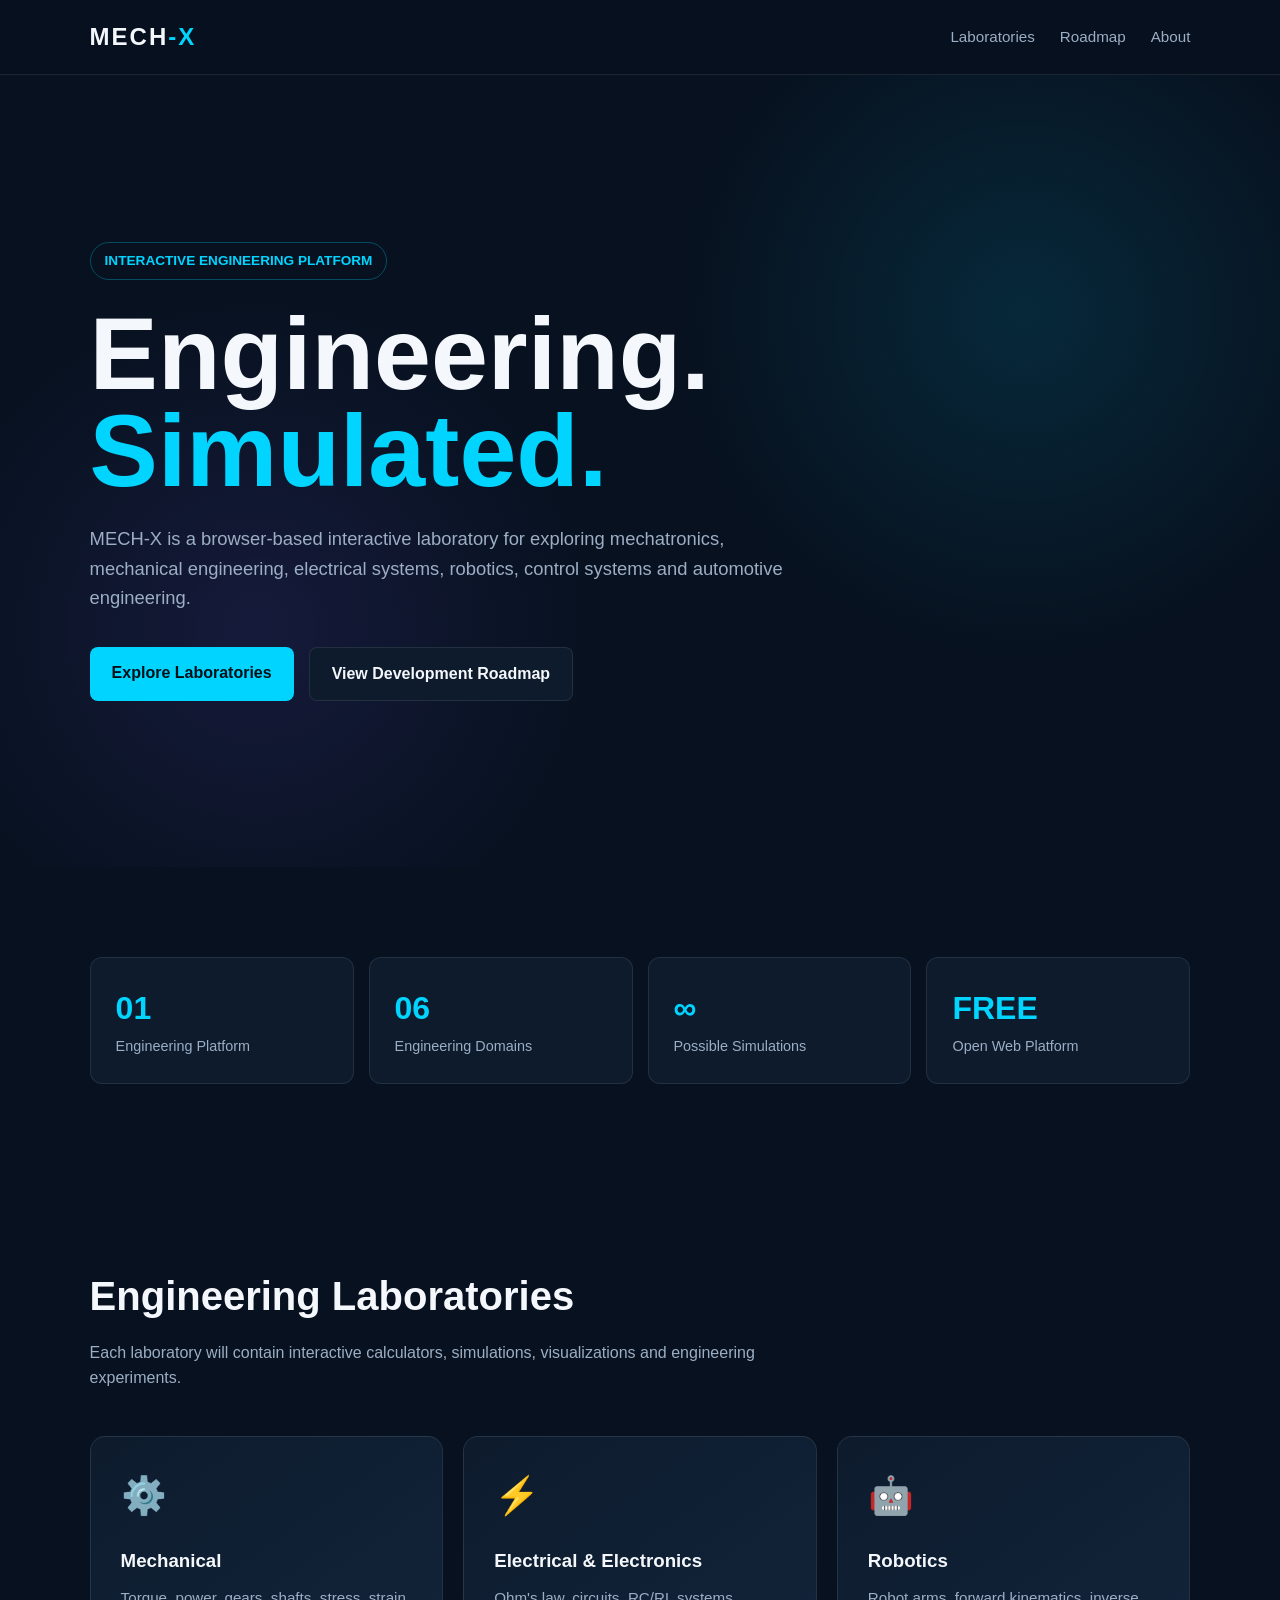
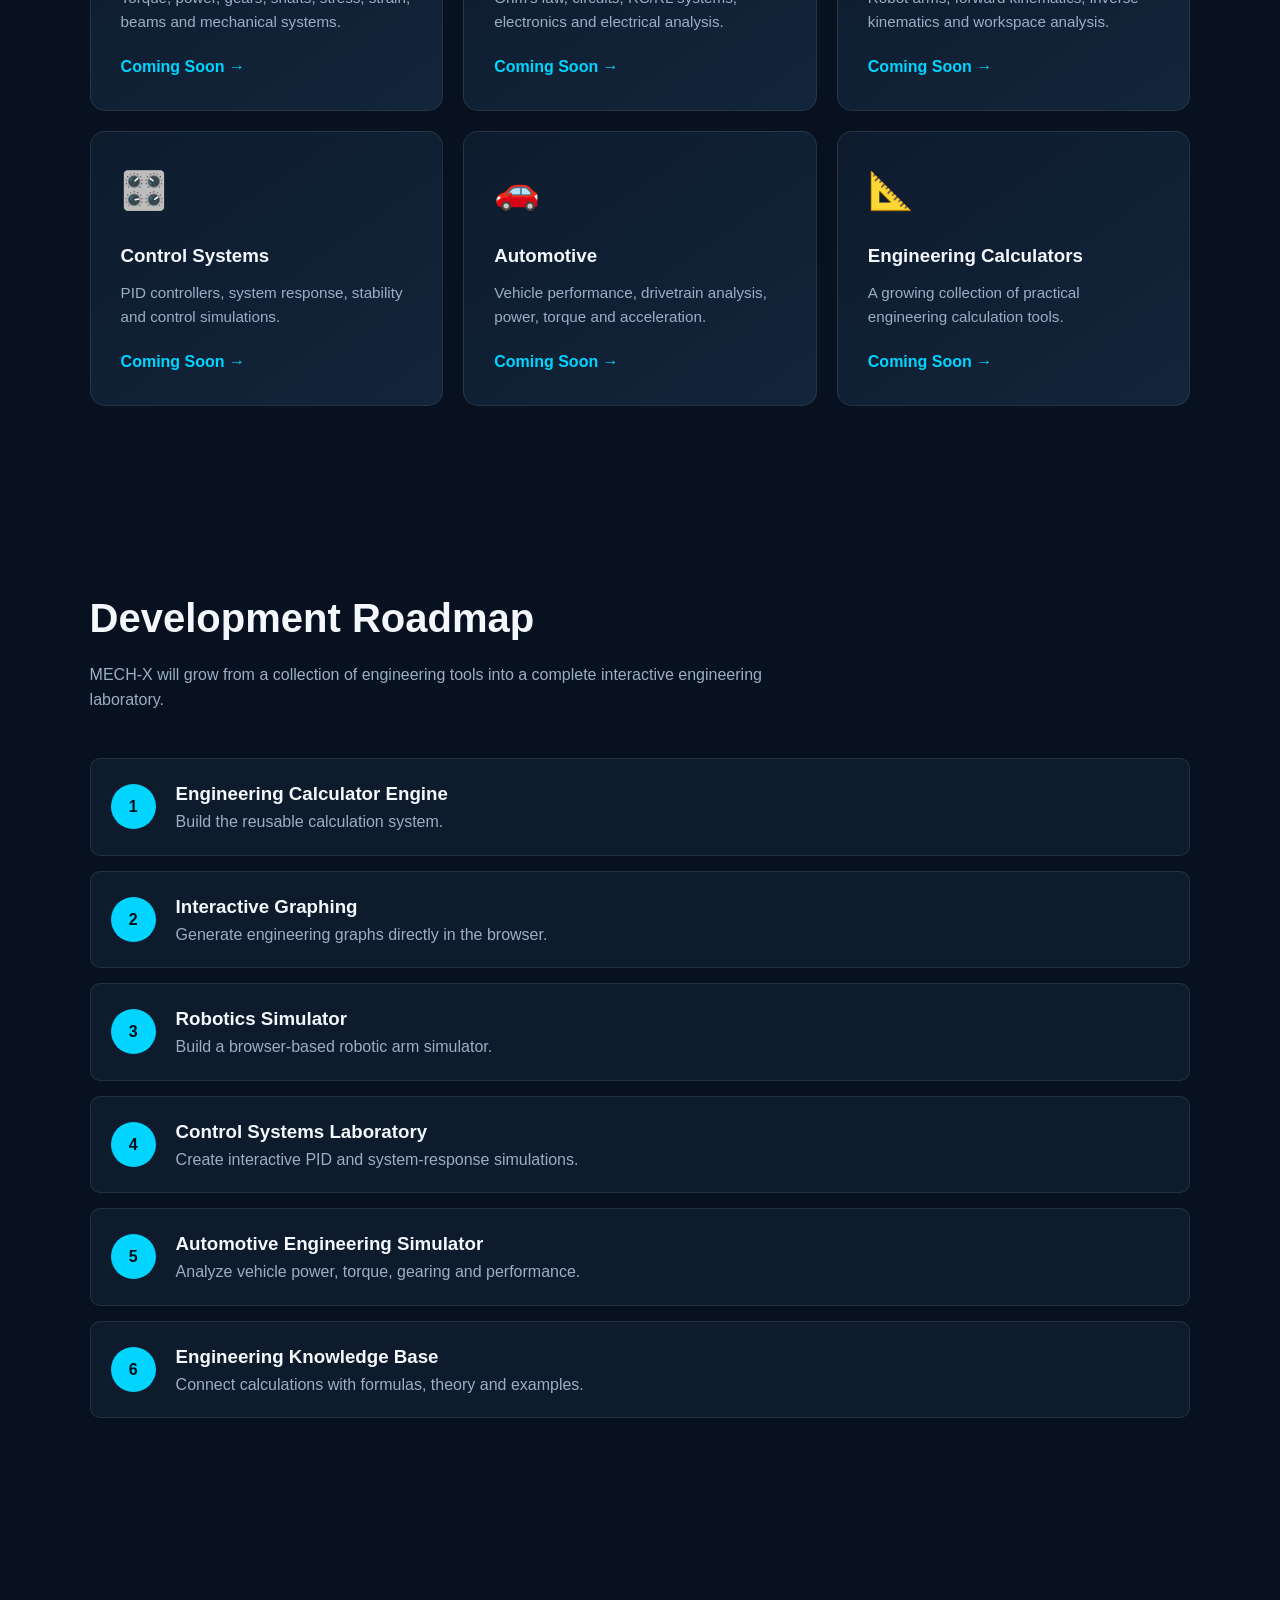
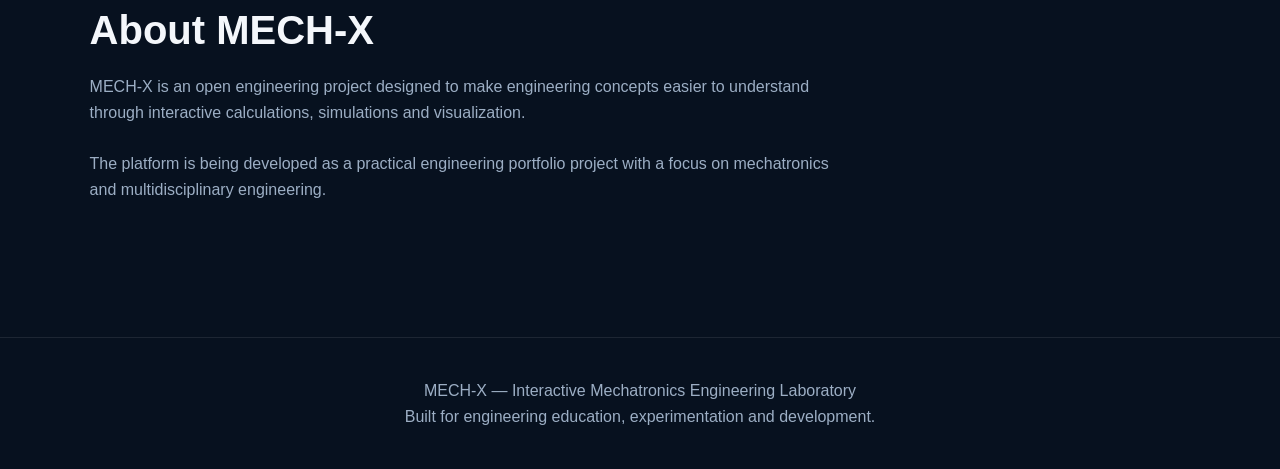
==== commit 1873b470: "Refactor index.html for layout and style enhancements Updated styles, navigation structure, and cont" ====
--- a/index.html
+++ b/index.html
@@ -7,7 +7,7 @@
     <title>MECH-X | Interactive Mechatronics Engineering Laboratory</title>
 
     <meta name="description"
-          content="MECH-X is an interactive engineering laboratory for mechatronics, mechanical, electrical, robotics, control systems and automotive engineering.">
+        content="MECH-X is an interactive engineering laboratory for mechatronics, mechanical, electrical, robotics, control systems and automotive engineering.">
 
     <style>
         * {
@@ -17,180 +17,129 @@
         }
 
         :root {
-            --blue: #1261d6;
-            --blue-dark: #0b2d5c;
-            --blue-light: #eaf3ff;
-            --blue-soft: #f3f8ff;
-            --cyan: #16a9e8;
-
-            --white: #ffffff;
-            --background: #f7faff;
-
-            --text: #172033;
-            --muted: #61708a;
-
-            --border: #d9e5f3;
-
-            --shadow:
-                0 10px 30px rgba(18, 97, 214, 0.10);
-
-            --shadow-hover:
-                0 18px 40px rgba(18, 97, 214, 0.16);
+            --bg: #07111f;
+            --surface: #0d1b2d;
+            --surface-light: #13253b;
+            --text: #f4f7fb;
+            --muted: #9caec4;
+            --accent: #00d4ff;
+            --accent-2: #7c5cff;
+            --border: rgba(255,255,255,0.09);
+        }
+
+        html {
+            scroll-behavior: smooth;
         }
 
         body {
             font-family: Arial, Helvetica, sans-serif;
-            background: var(--background);
+            background: var(--bg);
             color: var(--text);
             line-height: 1.6;
         }
 
-        /* =========================
-           NAVIGATION
-        ========================== */
+        /* NAVIGATION */
 
         nav {
             position: sticky;
             top: 0;
             z-index: 1000;
 
-            background: rgba(255, 255, 255, 0.96);
+            display: flex;
+            justify-content: space-between;
+            align-items: center;
+
+            padding: 18px 7%;
+
+            background: rgba(7,17,31,0.92);
             backdrop-filter: blur(12px);
 
             border-bottom: 1px solid var(--border);
         }
 
-        .nav-container {
-            max-width: 1200px;
-            margin: auto;
-
-            padding: 18px 25px;
-
-            display: flex;
-            align-items: center;
-            justify-content: space-between;
-        }
-
         .logo {
-            font-size: 1.45rem;
-            font-weight: 800;
-            color: var(--blue-dark);
-            letter-spacing: 1px;
+            font-size: 1.5rem;
+            font-weight: 900;
+            letter-spacing: 2px;
         }
 
         .logo span {
-            color: var(--blue);
-        }
-
-        .nav-links {
+            color: var(--accent);
+        }
+
+        nav ul {
             display: flex;
             gap: 25px;
             list-style: none;
         }
 
-        .nav-links a {
+        nav a {
+            color: var(--muted);
             text-decoration: none;
-            color: var(--muted);
-            font-weight: 600;
-            transition: 0.2s;
-        }
-
-        .nav-links a:hover {
-            color: var(--blue);
-        }
-
-        /* =========================
-           HERO
-        ========================== */
+            font-size: 0.95rem;
+            transition: 0.3s;
+        }
+
+        nav a:hover {
+            color: var(--accent);
+        }
+
+        /* HERO */
 
         .hero {
-            min-height: 650px;
+            min-height: 88vh;
 
             display: flex;
             align-items: center;
 
+            padding: 80px 7%;
+
             background:
-                radial-gradient(
-                    circle at 85% 20%,
-                    #d9edff 0%,
-                    transparent 32%
-                ),
-                radial-gradient(
-                    circle at 10% 80%,
-                    #e9f4ff 0%,
-                    transparent 30%
-                ),
-                linear-gradient(
-                    135deg,
-                    #ffffff,
-                    #eef6ff
-                );
-
-            border-bottom: 1px solid var(--border);
-        }
-
-        .hero-container {
-            max-width: 1200px;
-            width: 100%;
-
-            margin: auto;
-            padding: 80px 25px;
-
-            display: grid;
-            grid-template-columns: 1.2fr 0.8fr;
-            gap: 60px;
-            align-items: center;
-        }
-
-        .hero-label {
+                radial-gradient(circle at 80% 30%, rgba(0,212,255,0.12), transparent 30%),
+                radial-gradient(circle at 20% 70%, rgba(124,92,255,0.12), transparent 30%);
+        }
+
+        .hero-content {
+            max-width: 850px;
+        }
+
+        .badge {
             display: inline-block;
 
-            padding: 8px 14px;
-            margin-bottom: 20px;
-
-            background: var(--blue-light);
-            color: var(--blue);
-
-            border: 1px solid #c8def8;
-            border-radius: 30px;
-
+            padding: 7px 14px;
+            margin-bottom: 25px;
+
+            border: 1px solid rgba(0,212,255,0.3);
+            border-radius: 50px;
+
+            color: var(--accent);
             font-size: 0.85rem;
-            font-weight: 700;
-            letter-spacing: 0.5px;
+            font-weight: bold;
         }
 
         .hero h1 {
-            font-size: clamp(3rem, 7vw, 5.5rem);
+            font-size: clamp(3rem, 8vw, 6.5rem);
             line-height: 0.95;
-
-            color: var(--blue-dark);
-
             margin-bottom: 25px;
         }
 
         .hero h1 span {
-            color: var(--blue);
-        }
-
-        .hero h2 {
-            font-size: 1.5rem;
-            color: #29466d;
-            margin-bottom: 20px;
+            color: var(--accent);
         }
 
         .hero p {
-            max-width: 650px;
-
-            font-size: 1.08rem;
+            max-width: 700px;
+
             color: var(--muted);
-
-            margin-bottom: 30px;
-        }
-
-        .hero-buttons {
+            font-size: 1.15rem;
+
+            margin-bottom: 35px;
+        }
+
+        .buttons {
             display: flex;
+            flex-wrap: wrap;
             gap: 15px;
-            flex-wrap: wrap;
         }
 
         .btn {
@@ -198,480 +147,221 @@
 
             padding: 13px 22px;
 
-            border-radius: 10px;
+            border-radius: 8px;
 
             text-decoration: none;
-            font-weight: 700;
-
-            transition: 0.25s;
-        }
-
-        .btn-primary {
-            background: var(--blue);
-            color: white;
-
-            box-shadow: 0 8px 20px rgba(18, 97, 214, 0.22);
-        }
-
-        .btn-primary:hover {
-            background: #0b4eae;
-            transform: translateY(-2px);
-        }
-
-        .btn-secondary {
-            background: white;
-            color: var(--blue-dark);
-
+            font-weight: bold;
+
+            transition: 0.3s;
+        }
+
+        .primary {
+            background: var(--accent);
+            color: #001018;
+        }
+
+        .primary:hover {
+            transform: translateY(-3px);
+        }
+
+        .secondary {
             border: 1px solid var(--border);
-        }
-
-        .btn-secondary:hover {
-            border-color: var(--blue);
-            color: var(--blue);
-            transform: translateY(-2px);
-        }
-
-        /* =========================
-           HERO ENGINEERING PANEL
-        ========================== */
-
-        .engineering-panel {
-            background: white;
+            color: var(--text);
+            background: var(--surface);
+        }
+
+        .secondary:hover {
+            border-color: var(--accent);
+        }
+
+        /* GENERAL */
+
+        section {
+            padding: 90px 7%;
+        }
+
+        .section-title {
+            max-width: 750px;
+            margin-bottom: 45px;
+        }
+
+        .section-title h2 {
+            font-size: 2.5rem;
+            margin-bottom: 12px;
+        }
+
+        .section-title p {
+            color: var(--muted);
+        }
+
+        /* STATS */
+
+        .stats {
+            display: grid;
+            grid-template-columns: repeat(4, 1fr);
+            gap: 15px;
+        }
+
+        .stat {
+            padding: 25px;
+
+            background: var(--surface);
 
             border: 1px solid var(--border);
-            border-radius: 22px;
-
-            padding: 30px;
-
-            box-shadow: var(--shadow);
-
-            position: relative;
-            overflow: hidden;
-        }
-
-        .engineering-panel::before {
-            content: "";
-
-            position: absolute;
-
-            width: 180px;
-            height: 180px;
-
-            border-radius: 50%;
-
-            background: #e5f2ff;
-
-            top: -80px;
-            right: -60px;
-        }
-
-        .panel-title {
-            font-weight: 800;
-            color: var(--blue-dark);
-
-            margin-bottom: 25px;
-        }
-
-        .system-line {
-            height: 2px;
-            background: var(--border);
-
-            margin: 20px 0;
-
-            position: relative;
-        }
-
-        .system-line::after {
-            content: "";
-
-            position: absolute;
-
-            width: 45%;
-            height: 100%;
-
-            background: var(--blue);
-
-            left: 0;
-            top: 0;
-        }
-
-        .system-boxes {
+            border-radius: 12px;
+        }
+
+        .stat h3 {
+            color: var(--accent);
+            font-size: 2rem;
+        }
+
+        .stat p {
+            color: var(--muted);
+            font-size: 0.9rem;
+        }
+
+        /* LAB CARDS */
+
+        .labs {
             display: grid;
             grid-template-columns: repeat(3, 1fr);
-            gap: 12px;
-        }
-
-        .system-box {
-            padding: 18px 10px;
-
-            background: var(--blue-soft);
+            gap: 20px;
+        }
+
+        .lab {
+            padding: 30px;
+
+            background:
+                linear-gradient(
+                    145deg,
+                    var(--surface),
+                    var(--surface-light)
+                );
 
             border: 1px solid var(--border);
-            border-radius: 12px;
-
-            text-align: center;
-
-            font-weight: 700;
-            color: var(--blue-dark);
-        }
-
-        .system-box small {
-            display: block;
-
-            margin-top: 5px;
-
+            border-radius: 15px;
+
+            transition: 0.3s;
+        }
+
+        .lab:hover {
+            transform: translateY(-7px);
+            border-color: rgba(0,212,255,0.4);
+        }
+
+        .lab-icon {
+            font-size: 2.3rem;
+            margin-bottom: 20px;
+        }
+
+        .lab h3 {
+            margin-bottom: 10px;
+        }
+
+        .lab p {
             color: var(--muted);
-            font-weight: normal;
-        }
-
-        /* =========================
-           STATS
-        ========================== */
-
-        .stats {
-            max-width: 1100px;
-            margin: -45px auto 70px;
-
-            padding: 0 25px;
-
-            position: relative;
-            z-index: 5;
-        }
-
-        .stats-grid {
-            background: white;
+            font-size: 0.95rem;
+            margin-bottom: 20px;
+        }
+
+        .lab a {
+            color: var(--accent);
+            text-decoration: none;
+            font-weight: bold;
+        }
+
+        /* ROADMAP */
+
+        .roadmap {
+            display: grid;
+            gap: 15px;
+        }
+
+        .roadmap-item {
+            display: flex;
+            gap: 20px;
+            align-items: center;
+
+            padding: 20px;
+
+            background: var(--surface);
 
             border: 1px solid var(--border);
-            border-radius: 18px;
-
-            box-shadow: var(--shadow);
+            border-radius: 10px;
+        }
+
+        .number {
+            min-width: 45px;
+            height: 45px;
 
             display: grid;
-            grid-template-columns: repeat(4, 1fr);
-        }
-
-        .stat {
-            padding: 25px;
-            text-align: center;
-
-            border-right: 1px solid var(--border);
-        }
-
-        .stat:last-child {
-            border-right: none;
-        }
-
-        .stat strong {
-            display: block;
-
-            font-size: 1.8rem;
-
-            color: var(--blue);
-        }
-
-        .stat span {
-            color: var(--muted);
-            font-size: 0.9rem;
-        }
-
-        /* =========================
-           GENERAL SECTION
-        ========================== */
-
-        section {
-            padding: 80px 25px;
-        }
-
-        .section-container {
-            max-width: 1200px;
-            margin: auto;
-        }
-
-        .section-header {
-            text-align: center;
-            max-width: 750px;
-
-            margin: 0 auto 50px;
-        }
-
-        .section-header h2 {
-            font-size: 2.4rem;
-
-            color: var(--blue-dark);
-
-            margin-bottom: 12px;
-        }
-
-        .section-header p {
-            color: var(--muted);
-        }
-
-        /* =========================
-           LABORATORIES
-        ========================== */
-
-        .labs {
-            background: white;
-        }
-
-        .lab-grid {
-            display: grid;
-
-            grid-template-columns:
-                repeat(3, 1fr);
-
-            gap: 22px;
-        }
-
-        .lab-card {
-            background: white;
-
-            border: 1px solid var(--border);
-            border-radius: 16px;
-
-            padding: 28px;
-
-            box-shadow: var(--shadow);
-
-            transition: 0.25s;
-
-            position: relative;
-            overflow: hidden;
-        }
-
-        .lab-card:hover {
-            transform: translateY(-6px);
-            box-shadow: var(--shadow-hover);
-
-            border-color: #b8d3f5;
-        }
-
-        .lab-icon {
-            width: 52px;
-            height: 52px;
-
-            display: flex;
-            align-items: center;
-            justify-content: center;
-
-            border-radius: 13px;
-
-            background: var(--blue-light);
-
-            color: var(--blue);
-
-            font-size: 1.4rem;
-
-            margin-bottom: 20px;
-        }
-
-        .lab-card h3 {
-            color: var(--blue-dark);
-            margin-bottom: 10px;
-        }
-
-        .lab-card p {
-            color: var(--muted);
-
-            font-size: 0.95rem;
-
-            margin-bottom: 20px;
-        }
-
-        .lab-link {
-            color: var(--blue);
-
-            text-decoration: none;
-
-            font-weight: 700;
-        }
-
-        .lab-link:hover {
-            text-decoration: underline;
-        }
-
-        /* =========================
-           ROADMAP
-        ========================== */
-
-        .roadmap {
-            background: var(--blue-soft);
-        }
-
-        .roadmap-list {
-            max-width: 850px;
-            margin: auto;
-        }
-
-        .roadmap-item {
-            display: grid;
-
-            grid-template-columns: 60px 1fr;
-
-            gap: 20px;
-
-            padding: 25px;
-
-            background: white;
-
-            border: 1px solid var(--border);
-            border-radius: 14px;
-
-            margin-bottom: 15px;
-
-            box-shadow: 0 5px 18px rgba(18, 97, 214, 0.06);
-        }
-
-        .roadmap-number {
-            width: 45px;
-            height: 45px;
-
-            display: flex;
-            align-items: center;
-            justify-content: center;
+            place-items: center;
+
+            background: var(--accent);
+            color: #001018;
 
             border-radius: 50%;
-
-            background: var(--blue);
-
-            color: white;
-
-            font-weight: 800;
-        }
-
-        .roadmap-item h3 {
-            color: var(--blue-dark);
-            margin-bottom: 5px;
+            font-weight: bold;
         }
 
         .roadmap-item p {
             color: var(--muted);
-            font-size: 0.95rem;
-        }
-
-        /* =========================
-           ABOUT
-        ========================== */
-
-        .about {
-            background: white;
-        }
-
-        .about-box {
-            max-width: 900px;
-            margin: auto;
-
-            background:
-                linear-gradient(
-                    135deg,
-                    #ffffff,
-                    #eef6ff
-                );
-
-            border: 1px solid var(--border);
-
-            border-radius: 20px;
-
-            padding: 45px;
-
-            box-shadow: var(--shadow);
-        }
-
-        .about-box h2 {
-            color: var(--blue-dark);
-            margin-bottom: 15px;
-        }
-
-        .about-box p {
+        }
+
+        /* FOOTER */
+
+        footer {
+            padding: 40px 7%;
+
+            border-top: 1px solid var(--border);
+
             color: var(--muted);
-            margin-bottom: 15px;
-        }
-
-        /* =========================
-           FOOTER
-        ========================== */
-
-        footer {
-            background: var(--blue-dark);
-
-            color: white;
-
-            padding: 45px 25px;
-
             text-align: center;
         }
 
-        footer h3 {
-            margin-bottom: 8px;
-        }
-
-        footer p {
-            color: #b9c9df;
-
-            font-size: 0.9rem;
-        }
-
-        /* =========================
-           RESPONSIVE
-        ========================== */
-
-        @media (max-width: 900px) {
-
-            .hero-container {
+        /* MOBILE */
+
+        @media (max-width: 800px) {
+
+            nav ul {
+                display: none;
+            }
+
+            .stats {
+                grid-template-columns: repeat(2, 1fr);
+            }
+
+            .labs {
                 grid-template-columns: 1fr;
             }
 
-            .lab-grid {
-                grid-template-columns:
-                    repeat(2, 1fr);
-            }
-
-            .stats-grid {
-                grid-template-columns:
-                    repeat(2, 1fr);
-            }
-
-            .stat:nth-child(2) {
-                border-right: none;
-            }
-
-            .stat {
-                border-bottom: 1px solid var(--border);
-            }
-        }
-
-        @media (max-width: 650px) {
-
-            .nav-links {
-                display: none;
-            }
-
             .hero {
-                min-height: auto;
-            }
-
-            .hero-container {
-                padding: 65px 20px;
+                min-height: 80vh;
+                padding-top: 60px;
+            }
+
+            section {
+                padding: 65px 6%;
+            }
+        }
+
+        @media (max-width: 500px) {
+
+            .stats {
+                grid-template-columns: 1fr;
             }
 
             .hero h1 {
                 font-size: 3.5rem;
             }
 
-            .lab-grid {
-                grid-template-columns: 1fr;
-            }
-
-            .stats-grid {
-                grid-template-columns: 1fr 1fr;
-            }
-
-            .system-boxes {
-                grid-template-columns: 1fr;
-            }
-
-            .about-box {
-                padding: 28px;
+            .buttons {
+                flex-direction: column;
+            }
+
+            .btn {
+                text-align: center;
             }
         }
     </style>
@@ -679,70 +369,52 @@
 
 <body>
 
-<!-- =========================
-     NAVIGATION
-========================== -->
-
-<nav>
-    <div class="nav-container">
+    <!-- NAVIGATION -->
+
+    <nav>
 
         <div class="logo">
             MECH<span>-X</span>
         </div>
 
-        <ul class="nav-links">
-            <li><a href="index.html">Home</a></li>
-            <li><a href="calculators.html">Calculators</a></li>
-            <li><a href="motor.html">Motor Lab</a></li>
-            <li><a href="#laboratories">Laboratories</a></li>
+        <ul>
+            <li><a href="#labs">Laboratories</a></li>
             <li><a href="#roadmap">Roadmap</a></li>
+            <li><a href="#about">About</a></li>
         </ul>
 
-    </div>
-</nav>
-
-
-<!-- =========================
-     HERO
-========================== -->
-
-<header class="hero">
-
-    <div class="hero-container">
-
-        <div>
-
-            <span class="hero-label">
-                INTERACTIVE MECHATRONICS PLATFORM
-            </span>
+    </nav>
+
+
+    <!-- HERO -->
+
+    <header class="hero">
+
+        <div class="hero-content">
+
+            <div class="badge">
+                INTERACTIVE ENGINEERING PLATFORM
+            </div>
 
             <h1>
                 Engineering.<br>
                 <span>Simulated.</span>
             </h1>
 
-            <h2>
-                MECH-X Interactive Engineering Laboratory
-            </h2>
-
             <p>
-                Explore engineering concepts through interactive
-                simulations, calculators, virtual experiments and
-                engineering tools designed for students, engineers
-                and technology enthusiasts.
+                MECH-X is a browser-based interactive laboratory
+                for exploring mechatronics, mechanical engineering,
+                electrical systems, robotics, control systems and
+                automotive engineering.
             </p>
 
-            <div class="hero-buttons">
-
-                <a
-                    href="#laboratories"
-                    class="btn btn-primary">
+            <div class="buttons">
+
+                <a href="#labs" class="btn primary">
                     Explore Laboratories
                 </a>
 
-                <a
-                    href="#roadmap"
-                    class="btn btn-secondary">
+                <a href="#roadmap" class="btn secondary">
                     View Development Roadmap
                 </a>
 
@@ -750,521 +422,316 @@
 
         </div>
 
-
-        <!-- ENGINEERING PANEL -->
-
-        <div class="engineering-panel">
-
-            <div class="panel-title">
-                MECH-X ENGINEERING SYSTEM
-            </div>
-
-            <div class="system-boxes">
-
-                <div class="system-box">
-                    ⚙
-                    <small>Mechanical</small>
-                </div>
-
-                <div class="system-box">
-                    ⚡
-                    <small>Electrical</small>
-                </div>
-
-                <div class="system-box">
-                    🤖
-                    <small>Robotics</small>
-                </div>
-
-            </div>
-
-            <div class="system-line"></div>
-
-            <div class="system-boxes">
-
-                <div class="system-box">
-                    📈
-                    <small>Control</small>
-                </div>
-
-                <div class="system-box">
-                    🚗
-                    <small>Automotive</small>
-                </div>
-
-                <div class="system-box">
-                    🧮
-                    <small>Calculators</small>
-                </div>
-
+    </header>
+
+
+    <!-- STATS -->
+
+    <section>
+
+        <div class="stats">
+
+            <div class="stat">
+                <h3>01</h3>
+                <p>Engineering Platform</p>
+            </div>
+
+            <div class="stat">
+                <h3>06</h3>
+                <p>Engineering Domains</p>
+            </div>
+
+            <div class="stat">
+                <h3>∞</h3>
+                <p>Possible Simulations</p>
+            </div>
+
+            <div class="stat">
+                <h3>FREE</h3>
+                <p>Open Web Platform</p>
             </div>
 
         </div>
 
-    </div>
-
-</header>
-
-
-<!-- =========================
-     STATS
-========================== -->
-
-<div class="stats">
-
-    <div class="stats-grid">
-
-        <div class="stat">
-            <strong>6+</strong>
-            <span>Engineering Fields</span>
+    </section>
+
+
+    <!-- LABORATORIES -->
+
+    <section id="labs">
+
+        <div class="section-title">
+
+            <h2>Engineering Laboratories</h2>
+
+            <p>
+                Each laboratory will contain interactive calculators,
+                simulations, visualizations and engineering experiments.
+            </p>
+
         </div>
 
-        <div class="stat">
-            <strong>∞</strong>
-            <span>Simulation Possibilities</span>
-        </div>
-
-        <div class="stat">
-            <strong>100%</strong>
-            <span>Browser Based</span>
-        </div>
-
-        <div class="stat">
-            <strong>FREE</strong>
-            <span>Open Engineering Platform</span>
-        </div>
-
-    </div>
-
-</div>
-
-
-<!-- =========================
-     LABORATORIES
-========================== -->
-
-<section
-    class="labs"
-    id="laboratories">
-
-    <div class="section-container">
-
-        <div class="section-header">
-
-            <h2>
-                Engineering Laboratories
-            </h2>
-
-            <p>
-                Interactive tools covering the major
-                disciplines of mechatronics engineering.
-            </p>
-
-        </div>
-
-
-        <div class="lab-grid">
-
-            <!-- MECHANICAL -->
-
-            <div class="lab-card">
-
-                <div class="lab-icon">
-                    ⚙
-                </div>
-
-                <h3>
-                    Mechanical Engineering
-                </h3>
+
+        <div class="labs">
+
+            <div class="lab">
+
+                <div class="lab-icon">⚙️</div>
+
+                <h3>Mechanical</h3>
 
                 <p>
-                    Explore torque, power, gears,
-                    shafts, stress, strain, beams,
-                    springs and mechanical systems.
+                    Torque, power, gears, shafts, stress,
+                    strain, beams and mechanical systems.
                 </p>
 
-                <a
-                    href="#"
-                    class="lab-link">
+                <a href="#">
                     Coming Soon →
                 </a>
 
             </div>
 
 
-            <!-- ELECTRICAL -->
-
-            <div class="lab-card">
-
-                <div class="lab-icon">
-                    ⚡
-                </div>
-
-                <h3>
-                    Electrical & Electronics
-                </h3>
+            <div class="lab">
+
+                <div class="lab-icon">⚡</div>
+
+                <h3>Electrical & Electronics</h3>
 
                 <p>
-                    Experiment with circuits, sensors,
-                    Ohm's law, RC/RL systems, digital
-                    logic and electronic components.
+                    Ohm's law, circuits, RC/RL systems,
+                    electronics and electrical analysis.
                 </p>
 
-                <a
-                    href="calculators.html"
-                    class="lab-link">
-                    Open Tools →
-                </a>
-
-            </div>
-
-
-            <!-- ROBOTICS -->
-
-            <div class="lab-card">
-
-                <div class="lab-icon">
-                    🤖
-                </div>
-
-                <h3>
-                    Robotics Laboratory
-                </h3>
-
-                <p>
-                    Control a virtual robotic arm and
-                    explore forward kinematics,
-                    inverse kinematics and workspace.
-                </p>
-
-                <a
-                    href="#"
-                    class="lab-link">
+                <a href="#">
                     Coming Soon →
                 </a>
 
             </div>
 
 
-            <!-- CONTROL -->
-
-            <div class="lab-card">
-
-                <div class="lab-icon">
-                    📈
-                </div>
-
-                <h3>
-                    Control Systems
-                </h3>
+            <div class="lab">
+
+                <div class="lab-icon">🤖</div>
+
+                <h3>Robotics</h3>
 
                 <p>
-                    Study feedback systems, PID control,
-                    step responses, stability and
-                    controller performance.
+                    Robot arms, forward kinematics,
+                    inverse kinematics and workspace analysis.
                 </p>
 
-                <a
-                    href="control.html"
-                    class="lab-link">
-                    Control Lab →
-                </a>
-
-            </div>
-
-
-            <!-- AUTOMOTIVE -->
-
-            <div class="lab-card">
-
-                <div class="lab-icon">
-                    🚗
-                </div>
-
-                <h3>
-                    Automotive Engineering
-                </h3>
-
-                <p>
-                    Simulate vehicle performance,
-                    power, torque, gearing, acceleration,
-                    efficiency and vehicle dynamics.
-                </p>
-
-                <a
-                    href="#"
-                    class="lab-link">
+                <a href="#">
                     Coming Soon →
                 </a>
 
             </div>
 
 
-            <!-- CALCULATORS -->
-
-            <div class="lab-card">
-
-                <div class="lab-icon">
-                    🧮
+            <div class="lab">
+
+                <div class="lab-icon">🎛️</div>
+
+                <h3>Control Systems</h3>
+
+                <p>
+                    PID controllers, system response,
+                    stability and control simulations.
+                </p>
+
+                <a href="#">
+                    Coming Soon →
+                </a>
+
+            </div>
+
+
+            <div class="lab">
+
+                <div class="lab-icon">🚗</div>
+
+                <h3>Automotive</h3>
+
+                <p>
+                    Vehicle performance, drivetrain analysis,
+                    power, torque and acceleration.
+                </p>
+
+                <a href="#">
+                    Coming Soon →
+                </a>
+
+            </div>
+
+
+            <div class="lab">
+
+                <div class="lab-icon">📐</div>
+
+                <h3>Engineering Calculators</h3>
+
+                <p>
+                    A growing collection of practical
+                    engineering calculation tools.
+                </p>
+
+                <a href="#">
+                    Coming Soon →
+                </a>
+
+            </div>
+
+        </div>
+
+    </section>
+
+
+    <!-- ROADMAP -->
+
+    <section id="roadmap">
+
+        <div class="section-title">
+
+            <h2>Development Roadmap</h2>
+
+            <p>
+                MECH-X will grow from a collection of engineering
+                tools into a complete interactive engineering laboratory.
+            </p>
+
+        </div>
+
+
+        <div class="roadmap">
+
+            <div class="roadmap-item">
+
+                <div class="number">1</div>
+
+                <div>
+                    <h3>Engineering Calculator Engine</h3>
+                    <p>
+                        Build the reusable calculation system.
+                    </p>
                 </div>
 
-                <h3>
-                    Engineering Calculators
-                </h3>
-
-                <p>
-                    Quickly calculate engineering
-                    quantities using practical formulas
-                    and interactive tools.
-                </p>
-
-                <a
-                    href="calculators.html"
-                    class="lab-link">
-                    Open Calculators →
-                </a>
+            </div>
+
+
+            <div class="roadmap-item">
+
+                <div class="number">2</div>
+
+                <div>
+                    <h3>Interactive Graphing</h3>
+                    <p>
+                        Generate engineering graphs directly in the browser.
+                    </p>
+                </div>
+
+            </div>
+
+
+            <div class="roadmap-item">
+
+                <div class="number">3</div>
+
+                <div>
+                    <h3>Robotics Simulator</h3>
+                    <p>
+                        Build a browser-based robotic arm simulator.
+                    </p>
+                </div>
+
+            </div>
+
+
+            <div class="roadmap-item">
+
+                <div class="number">4</div>
+
+                <div>
+                    <h3>Control Systems Laboratory</h3>
+                    <p>
+                        Create interactive PID and system-response simulations.
+                    </p>
+                </div>
+
+            </div>
+
+
+            <div class="roadmap-item">
+
+                <div class="number">5</div>
+
+                <div>
+                    <h3>Automotive Engineering Simulator</h3>
+                    <p>
+                        Analyze vehicle power, torque, gearing and performance.
+                    </p>
+                </div>
+
+            </div>
+
+
+            <div class="roadmap-item">
+
+                <div class="number">6</div>
+
+                <div>
+                    <h3>Engineering Knowledge Base</h3>
+                    <p>
+                        Connect calculations with formulas, theory and examples.
+                    </p>
+                </div>
 
             </div>
 
         </div>
 
-    </div>
-
-</section>
-
-
-<!-- =========================
-     ROADMAP
-========================== -->
-
-<section
-    class="roadmap"
-    id="roadmap">
-
-    <div class="section-container">
-
-        <div class="section-header">
-
-            <h2>
-                Development Roadmap
-            </h2>
+    </section>
+
+
+    <!-- ABOUT -->
+
+    <section id="about">
+
+        <div class="section-title">
+
+            <h2>About MECH-X</h2>
 
             <p>
-                MECH-X is being developed as a growing
-                browser-based engineering laboratory.
+                MECH-X is an open engineering project designed to make
+                engineering concepts easier to understand through
+                interactive calculations, simulations and visualization.
             </p>
 
+            <br>
+
+            <p>
+                The platform is being developed as a practical
+                engineering portfolio project with a focus on
+                mechatronics and multidisciplinary engineering.
+            </p>
+
         </div>
 
-
-        <div class="roadmap-list">
-
-            <div class="roadmap-item">
-
-                <div class="roadmap-number">
-                    01
-                </div>
-
-                <div>
-
-                    <h3>
-                        Engineering Calculator Engine
-                    </h3>
-
-                    <p>
-                        Practical engineering calculators
-                        for mechanical, electrical and
-                        automotive applications.
-                    </p>
-
-                </div>
-
-            </div>
-
-
-            <div class="roadmap-item">
-
-                <div class="roadmap-number">
-                    02
-                </div>
-
-                <div>
-
-                    <h3>
-                        Interactive Graphing
-                    </h3>
-
-                    <p>
-                        Dynamic graphs for engineering
-                        equations, motor response and
-                        system behavior.
-                    </p>
-
-                </div>
-
-            </div>
-
-
-            <div class="roadmap-item">
-
-                <div class="roadmap-number">
-                    03
-                </div>
-
-                <div>
-
-                    <h3>
-                        Control Systems Laboratory
-                    </h3>
-
-                    <p>
-                        PID controller simulation with
-                        step response analysis and
-                        performance measurements.
-                    </p>
-
-                </div>
-
-            </div>
-
-
-            <div class="roadmap-item">
-
-                <div class="roadmap-number">
-                    04
-                </div>
-
-                <div>
-
-                    <h3>
-                        Robotics Simulator
-                    </h3>
-
-                    <p>
-                        Interactive robotic arm with
-                        forward and inverse kinematics.
-                    </p>
-
-                </div>
-
-            </div>
-
-
-            <div class="roadmap-item">
-
-                <div class="roadmap-number">
-                    05
-                </div>
-
-                <div>
-
-                    <h3>
-                        Automotive Simulator
-                    </h3>
-
-                    <p>
-                        Vehicle performance simulation
-                        including power, gearing,
-                        acceleration and efficiency.
-                    </p>
-
-                </div>
-
-            </div>
-
-
-            <div class="roadmap-item">
-
-                <div class="roadmap-number">
-                    06
-                </div>
-
-                <div>
-
-                    <h3>
-                        Engineering Knowledge Base
-                    </h3>
-
-                    <p>
-                        A structured collection of formulas,
-                        engineering concepts, examples
-                        and technical explanations.
-                    </p>
-
-                </div>
-
-            </div>
-
-        </div>
-
-    </div>
-
-</section>
-
-
-<!-- =========================
-     ABOUT
-========================== -->
-
-<section class="about">
-
-    <div class="section-container">
-
-        <div class="about-box">
-
-            <h2>
-                About MECH-X
-            </h2>
-
-            <p>
-                MECH-X is an experimental engineering
-                platform designed to bring engineering
-                theory into an interactive digital
-                environment.
-            </p>
-
-            <p>
-                Instead of only reading formulas,
-                users can manipulate engineering
-                parameters and observe how systems
-                respond.
-            </p>
-
-            <p>
-                The long-term goal is to combine
-                mechanical engineering, electrical
-                engineering, robotics, control systems
-                and automotive engineering into one
-                accessible engineering laboratory.
-            </p>
-
-        </div>
-
-    </div>
-
-</section>
-
-
-<!-- =========================
-     FOOTER
-========================== -->
-
-<footer>
-
-    <h3>
-        MECH-X
-    </h3>
-
-    <p>
-        Interactive Mechatronics Engineering Laboratory
-    </p>
-
-    <p style="margin-top: 10px;">
-        Built for engineering education, experimentation
-        and innovation.
-    </p>
-
-</footer>
+    </section>
+
+
+    <!-- FOOTER -->
+
+    <footer>
+
+        <p>
+            MECH-X — Interactive Mechatronics Engineering Laboratory
+        </p>
+
+        <p>
+            Built for engineering education, experimentation and development.
+        </p>
+
+    </footer>
 
 </body>
 </html>
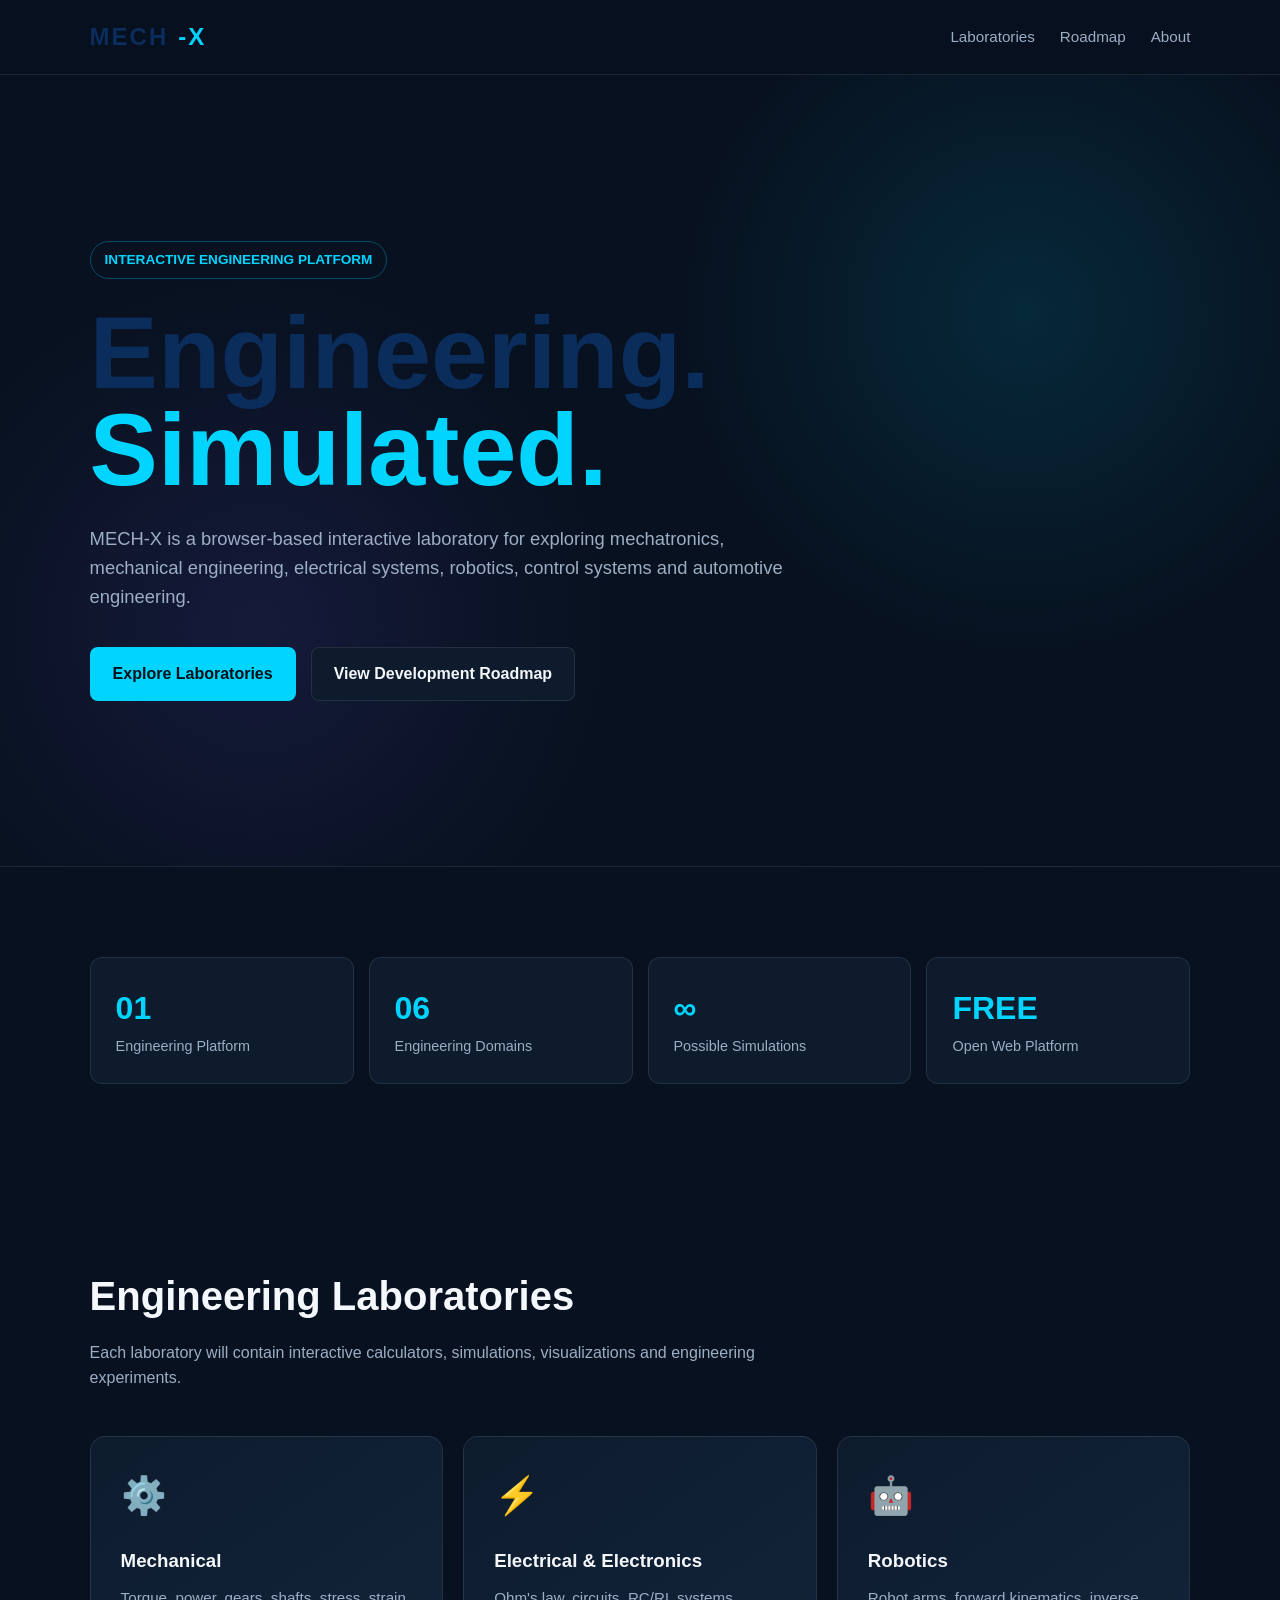
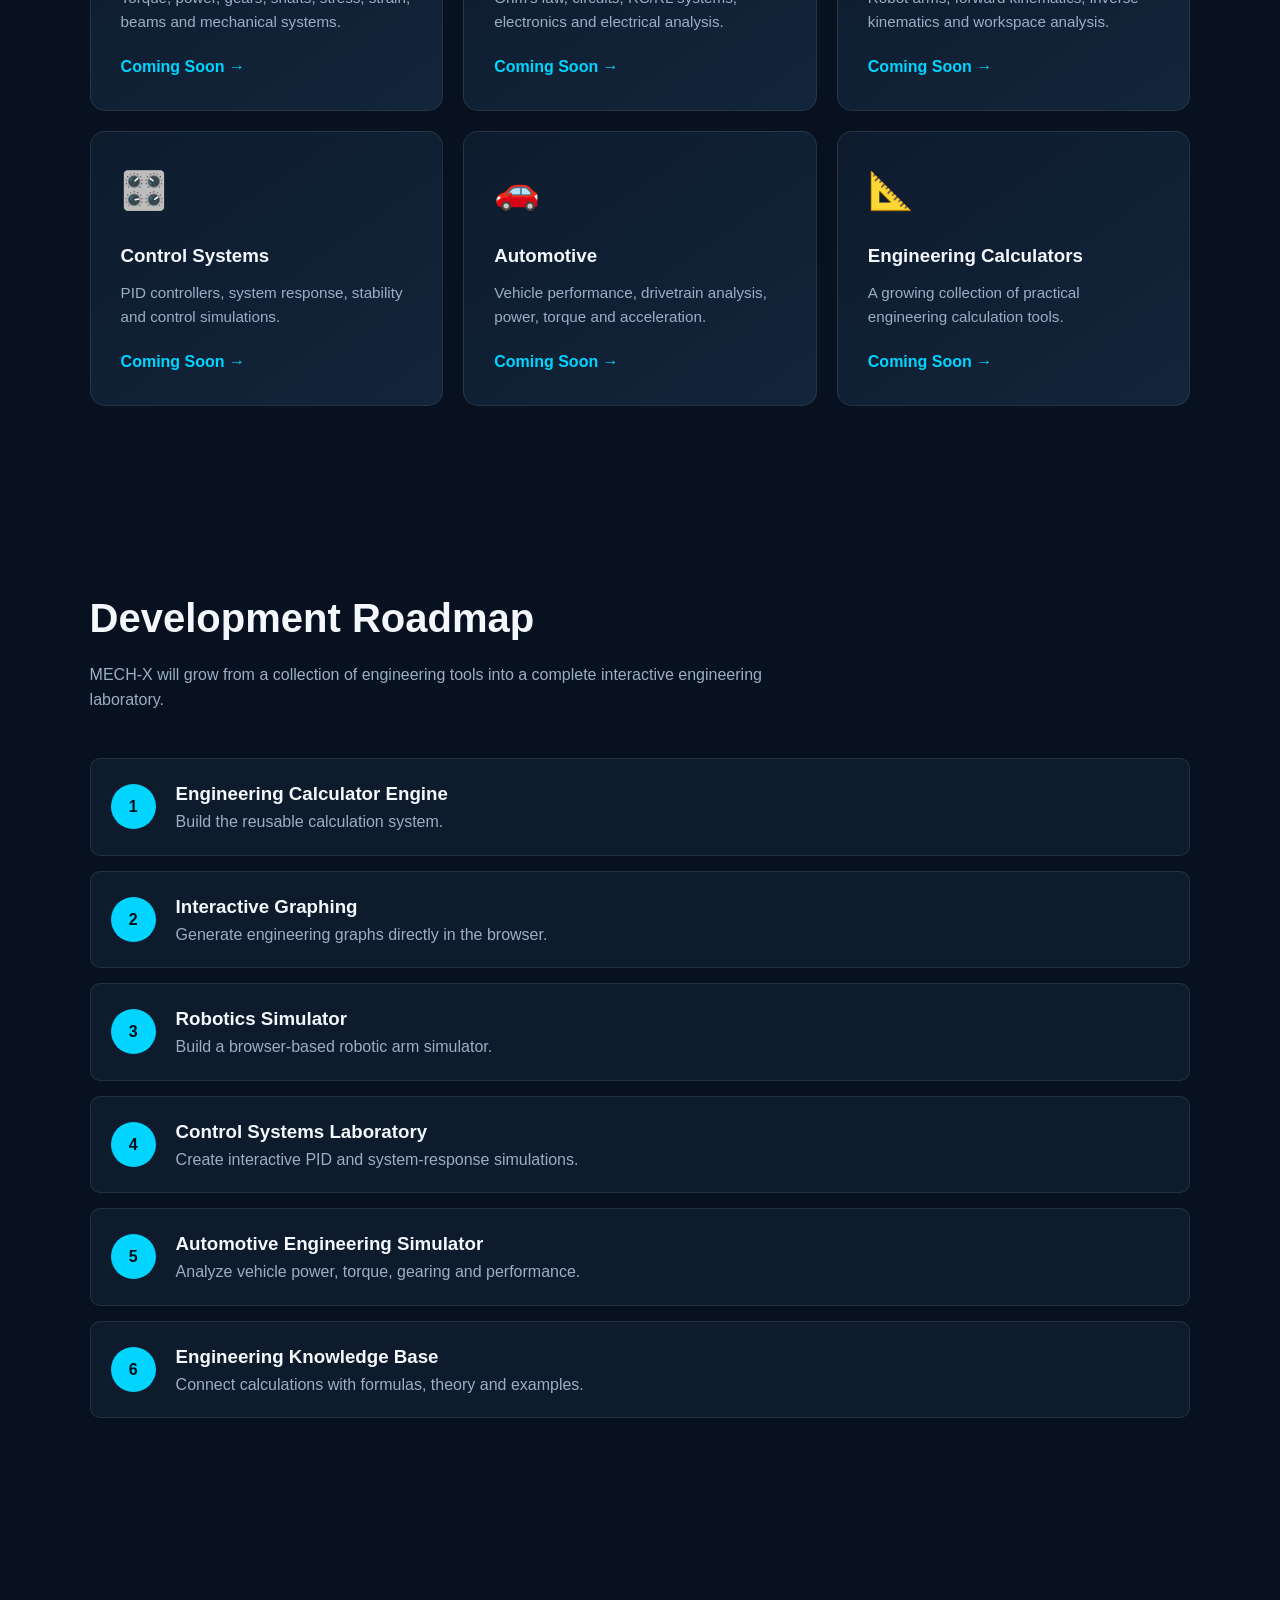
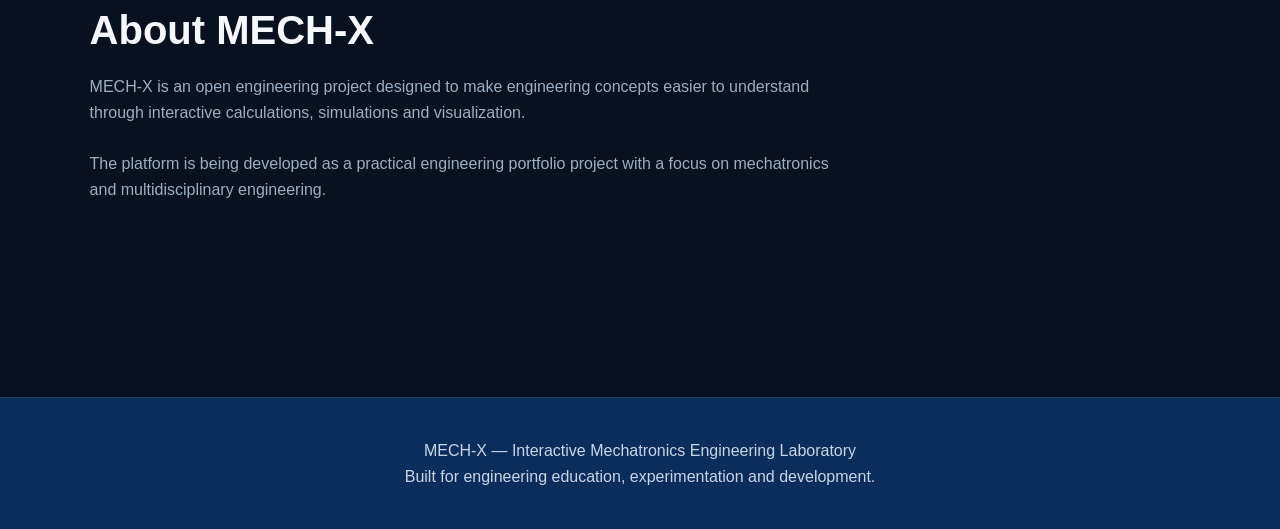
==== commit 57a49d92: "Update index.html" ====
--- a/index.html
+++ b/index.html
@@ -5,6 +5,7 @@
     <meta name="viewport" content="width=device-width, initial-scale=1.0">
 
     <title>MECH-X | Interactive Mechatronics Engineering Laboratory</title>
+    <link rel="stylesheet" href="style.css">
 
     <meta name="description"
         content="MECH-X is an interactive engineering laboratory for mechatronics, mechanical, electrical, robotics, control systems and automotive engineering.">
--- a/style.css
+++ b/style.css
@@ -0,0 +1,425 @@
+* {
+    margin: 0;
+    padding: 0;
+    box-sizing: border-box;
+}
+
+:root {
+    --blue: #1261d6;
+    --blue-dark: #0b2d5c;
+    --blue-light: #eaf3ff;
+    --blue-soft: #f3f8ff;
+    --text: #172033;
+    --muted: #667085;
+    --border: #dce5f0;
+    --white: #ffffff;
+    --success: #16803c;
+    --danger: #d92d20;
+    --shadow: 0 10px 30px rgba(20, 65, 120, 0.08);
+}
+
+html {
+    scroll-behavior: smooth;
+}
+
+body {
+    font-family: Arial, Helvetica, sans-serif;
+    background: #f7faff;
+    color: var(--text);
+    line-height: 1.6;
+}
+
+a {
+    text-decoration: none;
+    color: inherit;
+}
+
+button,
+input,
+select,
+textarea {
+    font: inherit;
+}
+
+button {
+    cursor: pointer;
+}
+
+.container {
+    width: min(1180px, 92%);
+    margin: auto;
+}
+
+/* HEADER */
+
+.topbar {
+    position: sticky;
+    top: 0;
+    z-index: 1000;
+    background: rgba(255, 255, 255, 0.96);
+    backdrop-filter: blur(12px);
+    border-bottom: 1px solid var(--border);
+}
+
+.nav {
+    min-height: 72px;
+    display: flex;
+    align-items: center;
+    justify-content: space-between;
+    gap: 25px;
+}
+
+.logo {
+    display: flex;
+    align-items: center;
+    gap: 10px;
+    font-weight: 800;
+    color: var(--blue-dark);
+    font-size: 1.25rem;
+}
+
+.logo-mark {
+    width: 38px;
+    height: 38px;
+    background: var(--blue);
+    color: white;
+    display: grid;
+    place-items: center;
+    border-radius: 10px;
+    font-weight: 900;
+}
+
+.nav-links {
+    display: flex;
+    align-items: center;
+    gap: 22px;
+    color: #475467;
+    font-size: 0.95rem;
+}
+
+.nav-links a:hover {
+    color: var(--blue);
+}
+
+/* HERO */
+
+.hero {
+    background: linear-gradient(135deg, #f0f7ff, #ffffff);
+    padding: 90px 0;
+    border-bottom: 1px solid var(--border);
+}
+
+.hero-grid {
+    display: grid;
+    grid-template-columns: 1.1fr 0.9fr;
+    align-items: center;
+    gap: 60px;
+}
+
+.eyebrow {
+    color: var(--blue);
+    font-size: 0.8rem;
+    font-weight: 800;
+    letter-spacing: 0.12em;
+    text-transform: uppercase;
+    margin-bottom: 15px;
+}
+
+.hero h1 {
+    font-size: clamp(2.5rem, 6vw, 5rem);
+    line-height: 1.02;
+    color: var(--blue-dark);
+    margin-bottom: 25px;
+}
+
+.hero p {
+    max-width: 650px;
+    color: var(--muted);
+    font-size: 1.08rem;
+}
+
+/* BUTTONS */
+
+.btn {
+    display: inline-flex;
+    align-items: center;
+    justify-content: center;
+    gap: 8px;
+    padding: 12px 18px;
+    border-radius: 9px;
+    border: 1px solid transparent;
+    font-weight: 700;
+    transition: 0.2s;
+}
+
+.btn-primary {
+    background: var(--blue);
+    color: white;
+}
+
+.btn-primary:hover {
+    background: #0d4fb4;
+    transform: translateY(-1px);
+}
+
+.btn-secondary {
+    background: white;
+    border-color: var(--border);
+    color: var(--blue-dark);
+}
+
+.btn-secondary:hover {
+    border-color: var(--blue);
+}
+
+/* CARDS */
+
+.card {
+    background: white;
+    border: 1px solid var(--border);
+    border-radius: 16px;
+    box-shadow: var(--shadow);
+}
+
+.card-pad {
+    padding: 24px;
+}
+
+.grid {
+    display: grid;
+    gap: 22px;
+}
+
+.grid-2 {
+    grid-template-columns: repeat(2, 1fr);
+}
+
+.grid-3 {
+    grid-template-columns: repeat(3, 1fr);
+}
+
+.grid-4 {
+    grid-template-columns: repeat(4, 1fr);
+}
+
+/* SECTIONS */
+
+.section {
+    padding: 75px 0;
+}
+
+.section-head {
+    margin-bottom: 35px;
+}
+
+.section-head h2 {
+    color: var(--blue-dark);
+    font-size: 2rem;
+    margin-bottom: 10px;
+}
+
+.section-head p {
+    color: var(--muted);
+}
+
+/* FORMS */
+
+label {
+    display: block;
+    margin-bottom: 7px;
+    font-size: 0.88rem;
+    font-weight: 700;
+    color: #344054;
+}
+
+input,
+select,
+textarea {
+    width: 100%;
+    border: 1px solid #cfd9e6;
+    border-radius: 9px;
+    padding: 11px 12px;
+    background: white;
+    color: var(--text);
+    outline: none;
+}
+
+input:focus,
+select:focus,
+textarea:focus {
+    border-color: var(--blue);
+    box-shadow: 0 0 0 3px rgba(18, 97, 214, 0.1);
+}
+
+textarea {
+    resize: vertical;
+    min-height: 120px;
+}
+
+/* TABLES */
+
+.table-wrap {
+    overflow-x: auto;
+}
+
+table {
+    width: 100%;
+    border-collapse: collapse;
+}
+
+th,
+td {
+    padding: 13px;
+    border-bottom: 1px solid var(--border);
+    text-align: left;
+}
+
+th {
+    background: var(--blue-soft);
+    color: var(--blue-dark);
+}
+
+/* RESULT BOX */
+
+.result {
+    background: var(--blue-soft);
+    border: 1px solid #cfe1fa;
+    border-radius: 12px;
+    padding: 18px;
+}
+
+.result strong {
+    display: block;
+    font-size: 1.35rem;
+    color: var(--blue-dark);
+}
+
+/* PAGE HEADER */
+
+.page-header {
+    padding: 60px 0;
+    background: linear-gradient(135deg, #eef6ff, #ffffff);
+    border-bottom: 1px solid var(--border);
+}
+
+.page-header h1 {
+    color: var(--blue-dark);
+    font-size: 2.5rem;
+    margin-bottom: 10px;
+}
+
+.page-header p {
+    color: var(--muted);
+    max-width: 750px;
+}
+
+/* SIDEBAR */
+
+.app-layout {
+    display: grid;
+    grid-template-columns: 240px 1fr;
+    min-height: calc(100vh - 72px);
+}
+
+.sidebar {
+    background: white;
+    border-right: 1px solid var(--border);
+    padding: 25px 15px;
+}
+
+.sidebar-title {
+    color: var(--muted);
+    font-size: 0.75rem;
+    font-weight: 800;
+    text-transform: uppercase;
+    letter-spacing: 0.08em;
+    margin: 10px 12px;
+}
+
+.sidebar a {
+    display: block;
+    padding: 11px 12px;
+    border-radius: 8px;
+    color: #475467;
+    margin-bottom: 4px;
+}
+
+.sidebar a:hover,
+.sidebar a.active {
+    background: var(--blue-light);
+    color: var(--blue);
+    font-weight: 700;
+}
+
+.main-content {
+    padding: 35px;
+}
+
+/* CANVAS */
+
+canvas {
+    width: 100%;
+    max-width: 100%;
+    background: white;
+    border: 1px solid var(--border);
+    border-radius: 12px;
+}
+
+/* FOOTER */
+
+footer {
+    background: #0b2d5c;
+    color: white;
+    padding: 45px 0;
+    margin-top: 60px;
+}
+
+footer p {
+    color: #c8d5e6;
+}
+
+/* MOBILE */
+
+@media (max-width: 900px) {
+    .hero-grid {
+        grid-template-columns: 1fr;
+    }
+
+    .grid-3,
+    .grid-4 {
+        grid-template-columns: repeat(2, 1fr);
+    }
+
+    .app-layout {
+        grid-template-columns: 1fr;
+    }
+
+    .sidebar {
+        border-right: none;
+        border-bottom: 1px solid var(--border);
+    }
+
+    .nav-links {
+        display: none;
+    }
+}
+
+@media (max-width: 600px) {
+    .grid-2,
+    .grid-3,
+    .grid-4 {
+        grid-template-columns: 1fr;
+    }
+
+    .hero {
+        padding: 60px 0;
+    }
+
+    .hero h1 {
+        font-size: 2.8rem;
+    }
+
+    .main-content {
+        padding: 20px;
+    }
+}
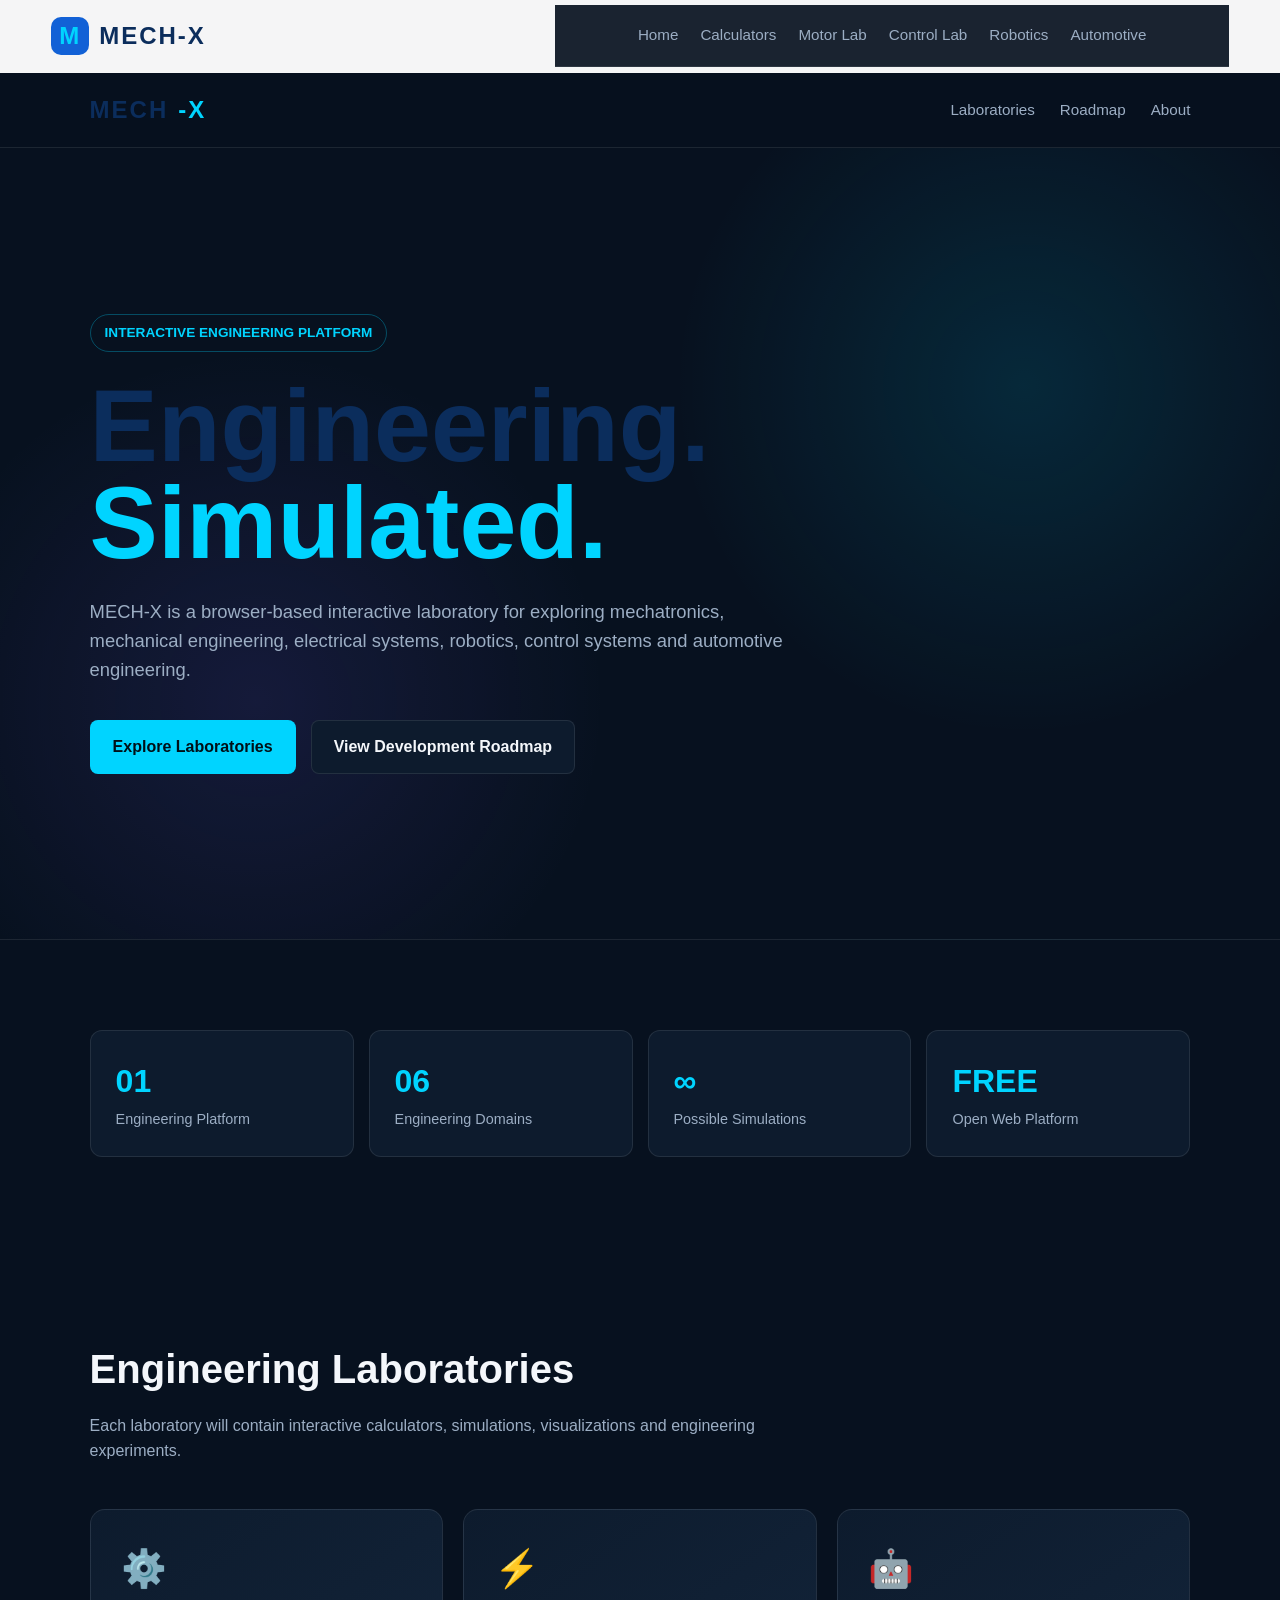
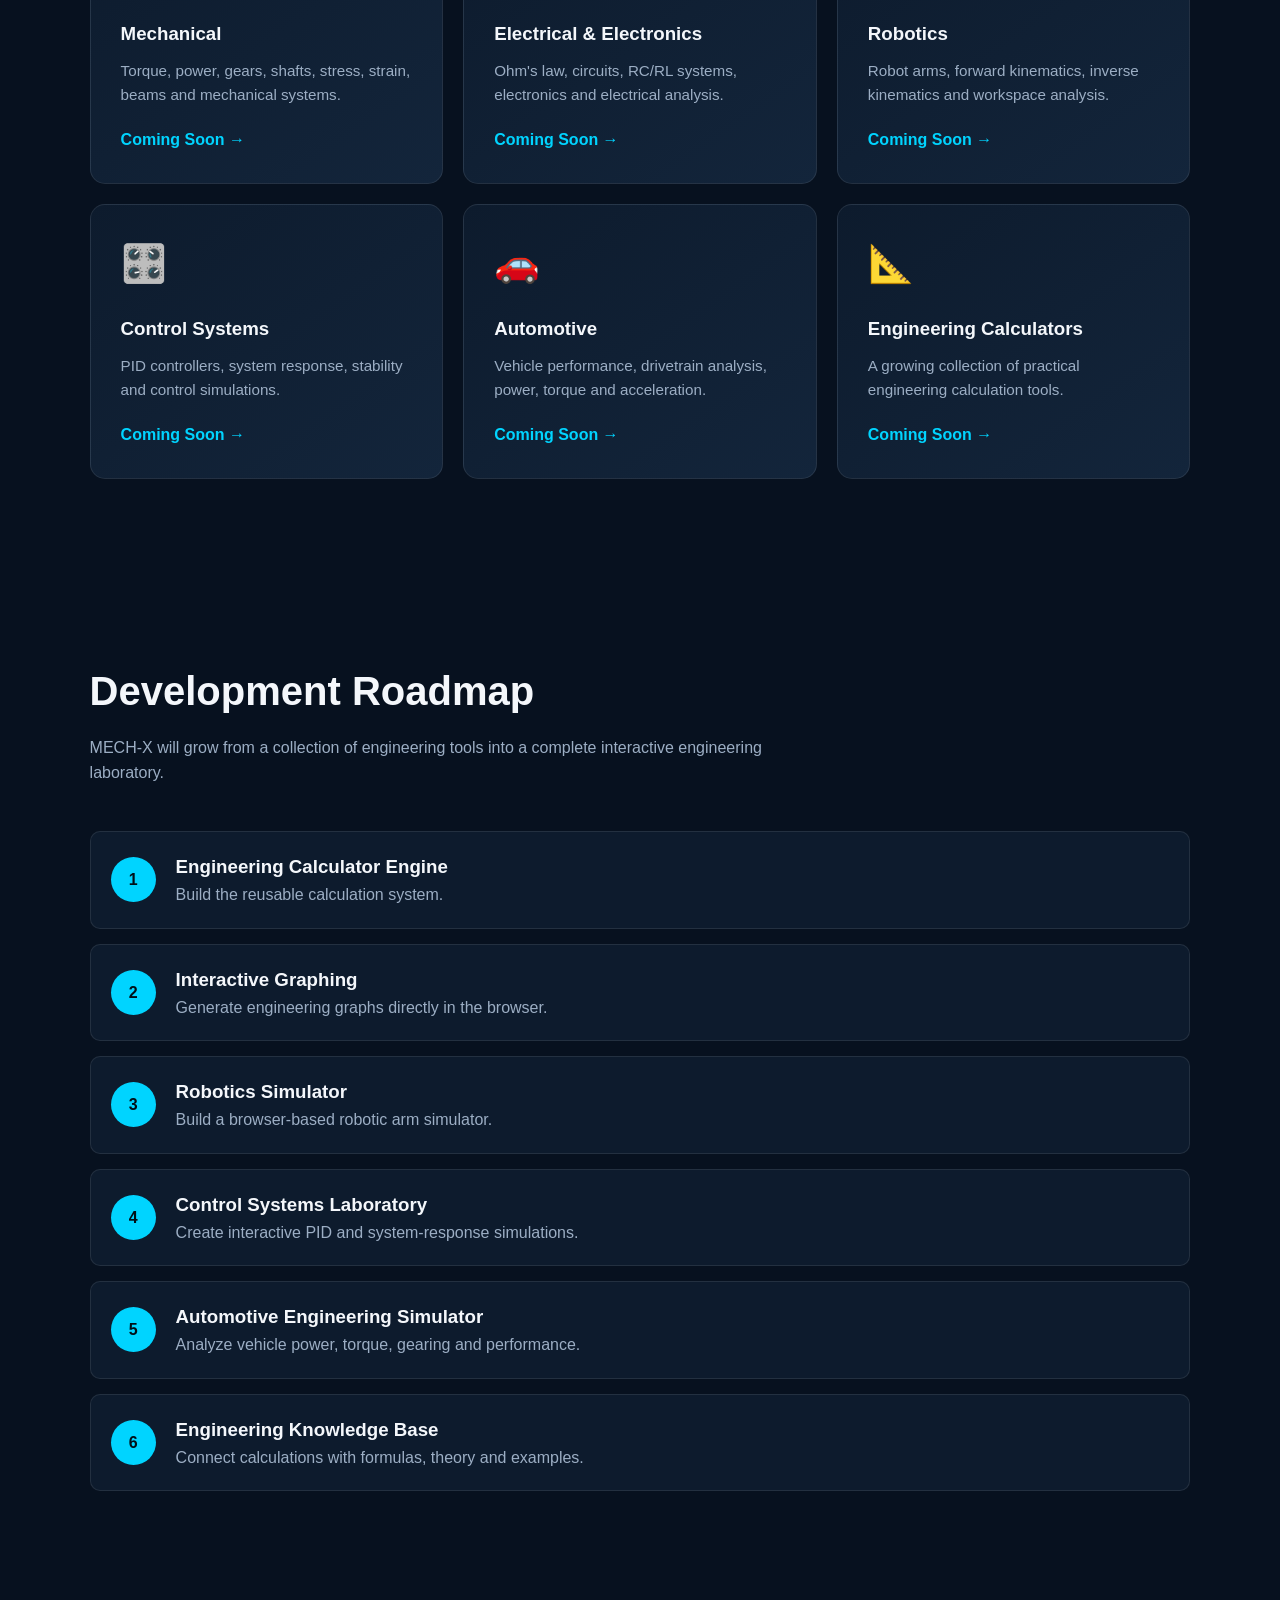
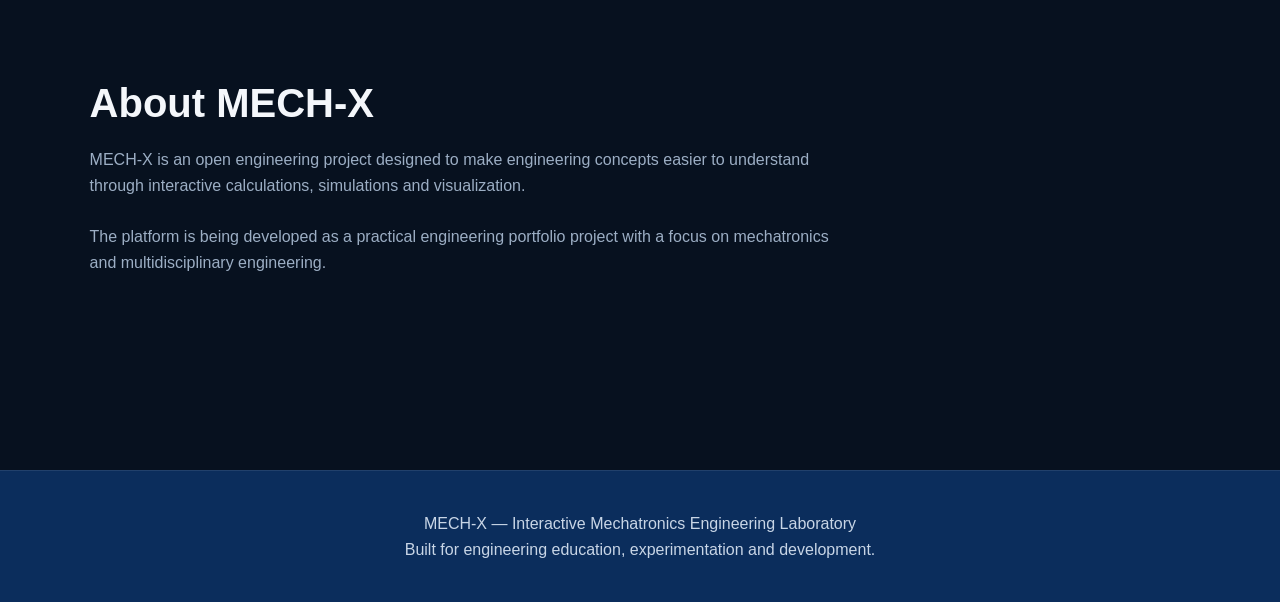
==== commit 8ab530a3: "Add header and navigation links to index.html Added a header with navigation links to the main page." ====
--- a/index.html
+++ b/index.html
@@ -6,6 +6,27 @@
 
     <title>MECH-X | Interactive Mechatronics Engineering Laboratory</title>
     <link rel="stylesheet" href="style.css">
+    <header class="topbar">
+    <div class="container nav">
+
+        <a href="index.html" class="logo">
+            <span class="logo-mark">M</span>
+            MECH-X
+        </a>
+
+        <nav class="nav-links">
+
+            <a href="index.html">Home</a>
+            <a href="calculators.html">Calculators</a>
+            <a href="motor.html">Motor Lab</a>
+            <a href="control.html">Control Lab</a>
+            <a href="robotics.html">Robotics</a>
+            <a href="automotive.html">Automotive</a>
+
+        </nav>
+
+    </div>
+</header>
 
     <meta name="description"
         content="MECH-X is an interactive engineering laboratory for mechatronics, mechanical, electrical, robotics, control systems and automotive engineering.">
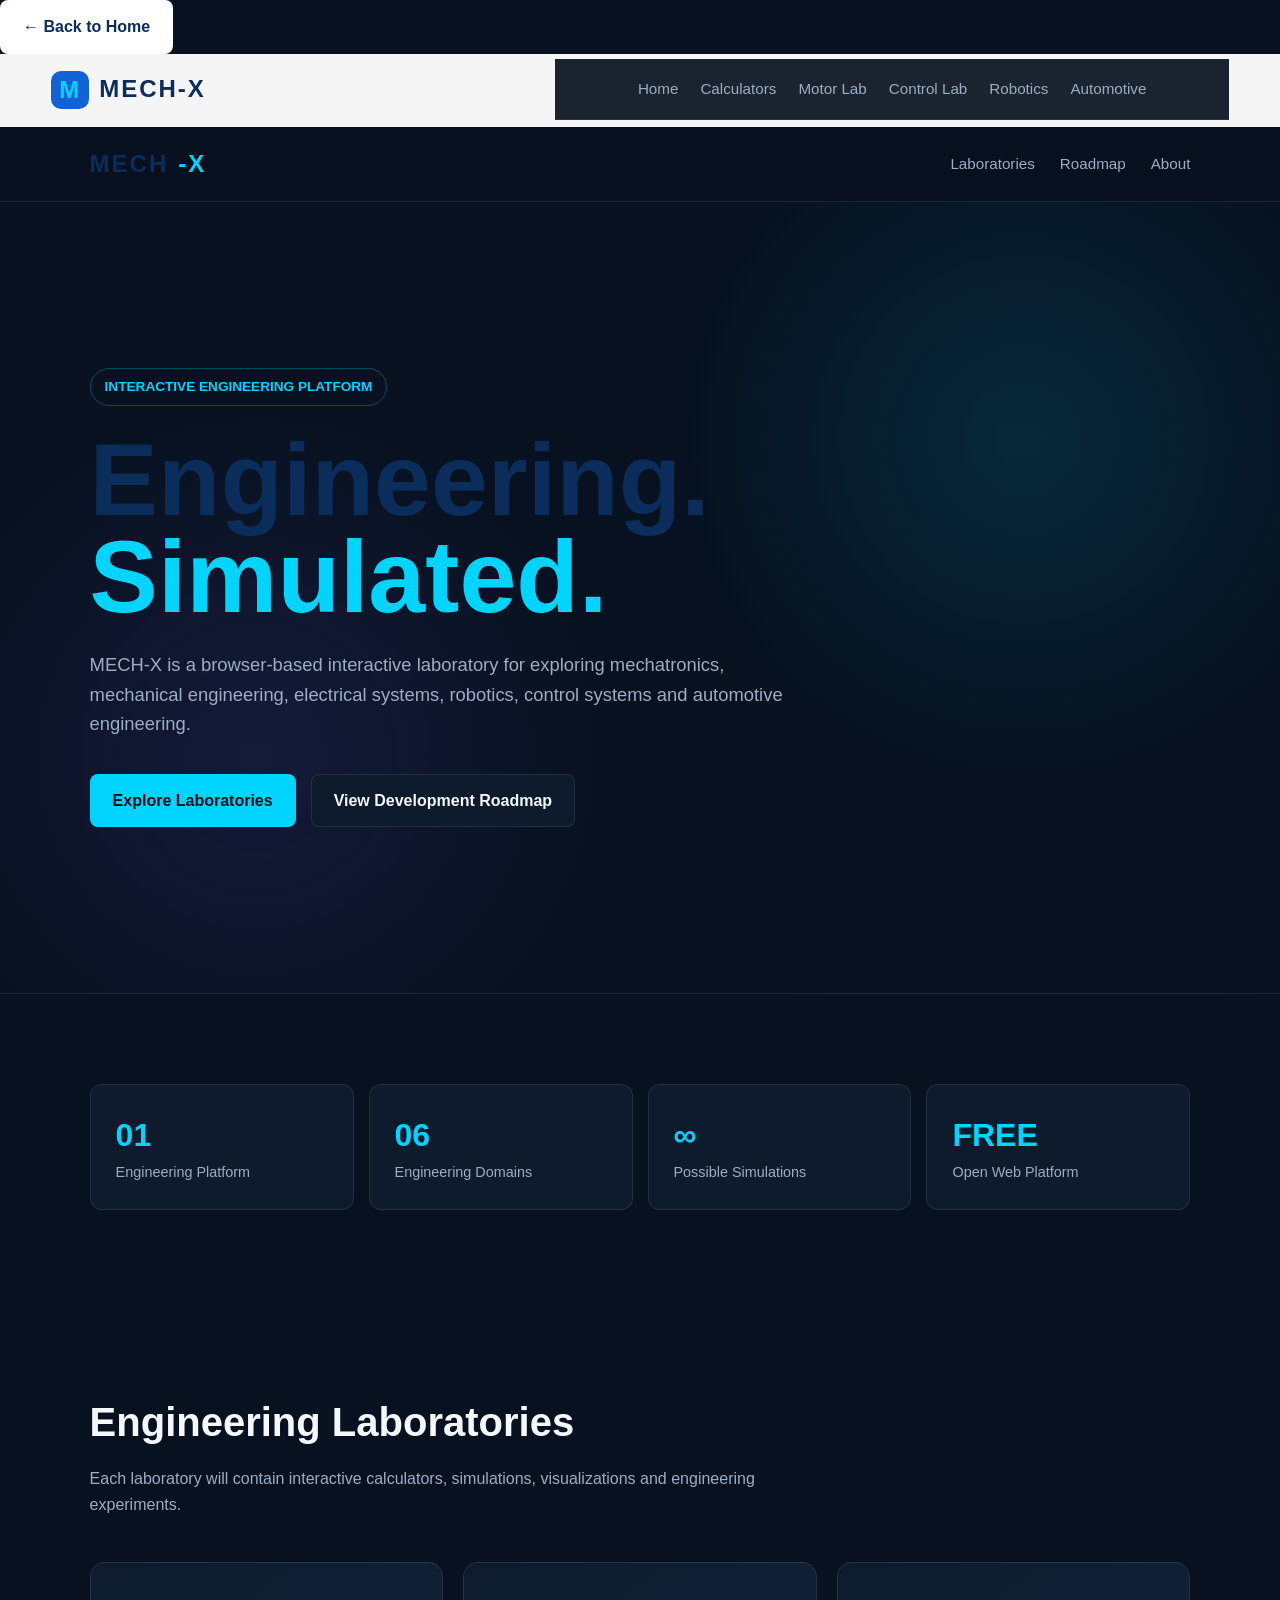
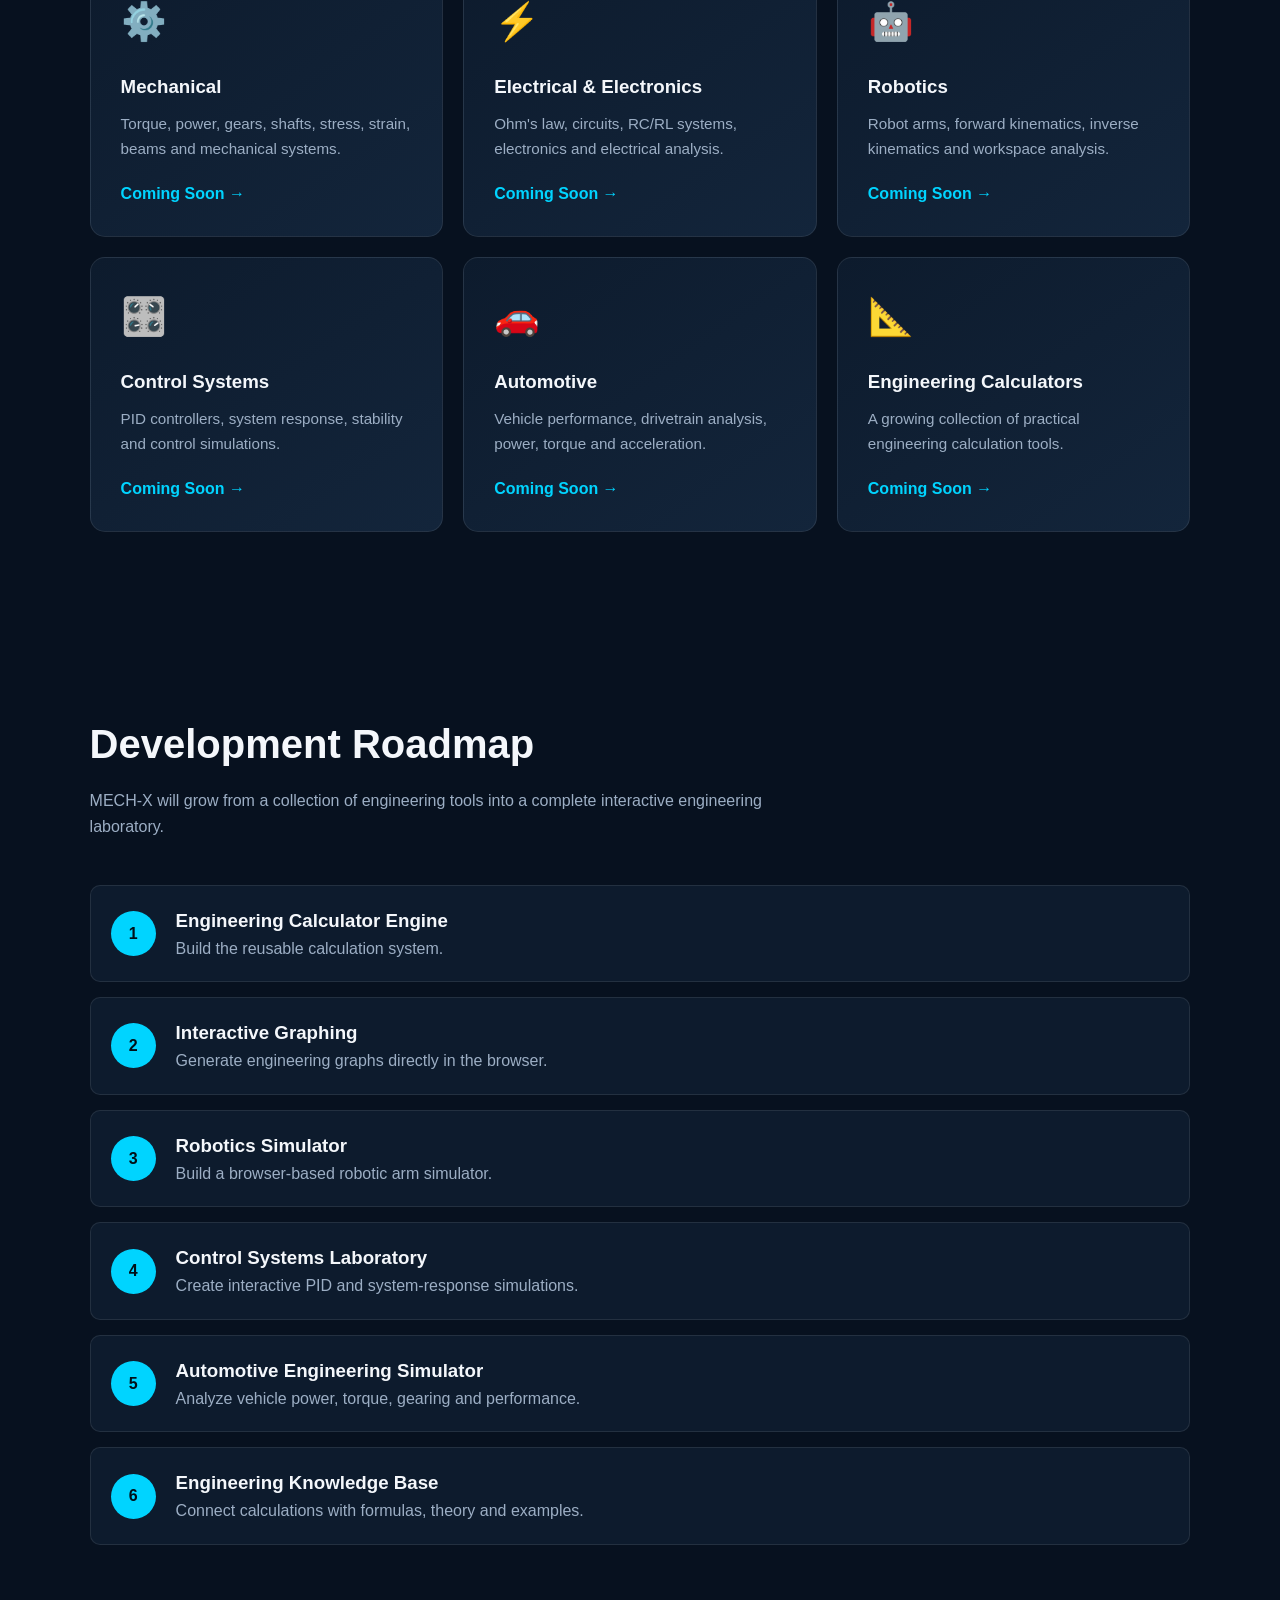
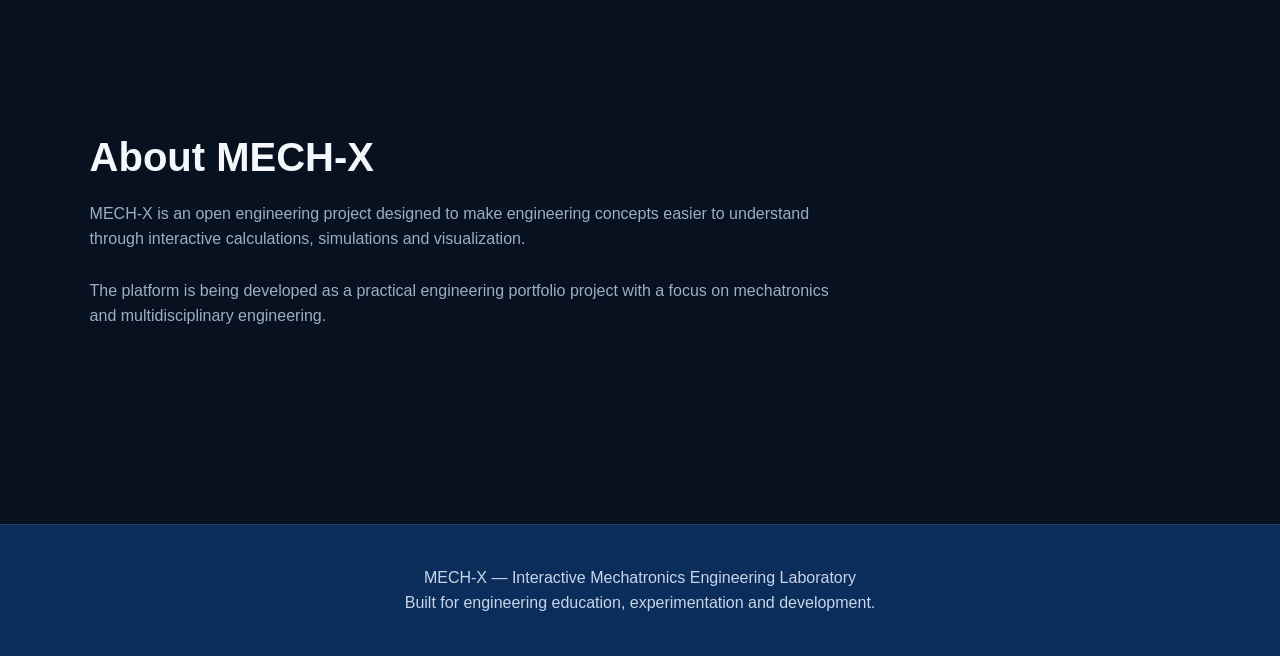
==== commit e1eeeb4e: "Add back navigation link to index.html" ====
--- a/index.html
+++ b/index.html
@@ -3,6 +3,9 @@
 <head>
     <meta charset="UTF-8">
     <meta name="viewport" content="width=device-width, initial-scale=1.0">
+    <a href="index.html" class="btn btn-secondary">
+    ← Back to Home
+</a>
 
     <title>MECH-X | Interactive Mechatronics Engineering Laboratory</title>
     <link rel="stylesheet" href="style.css">
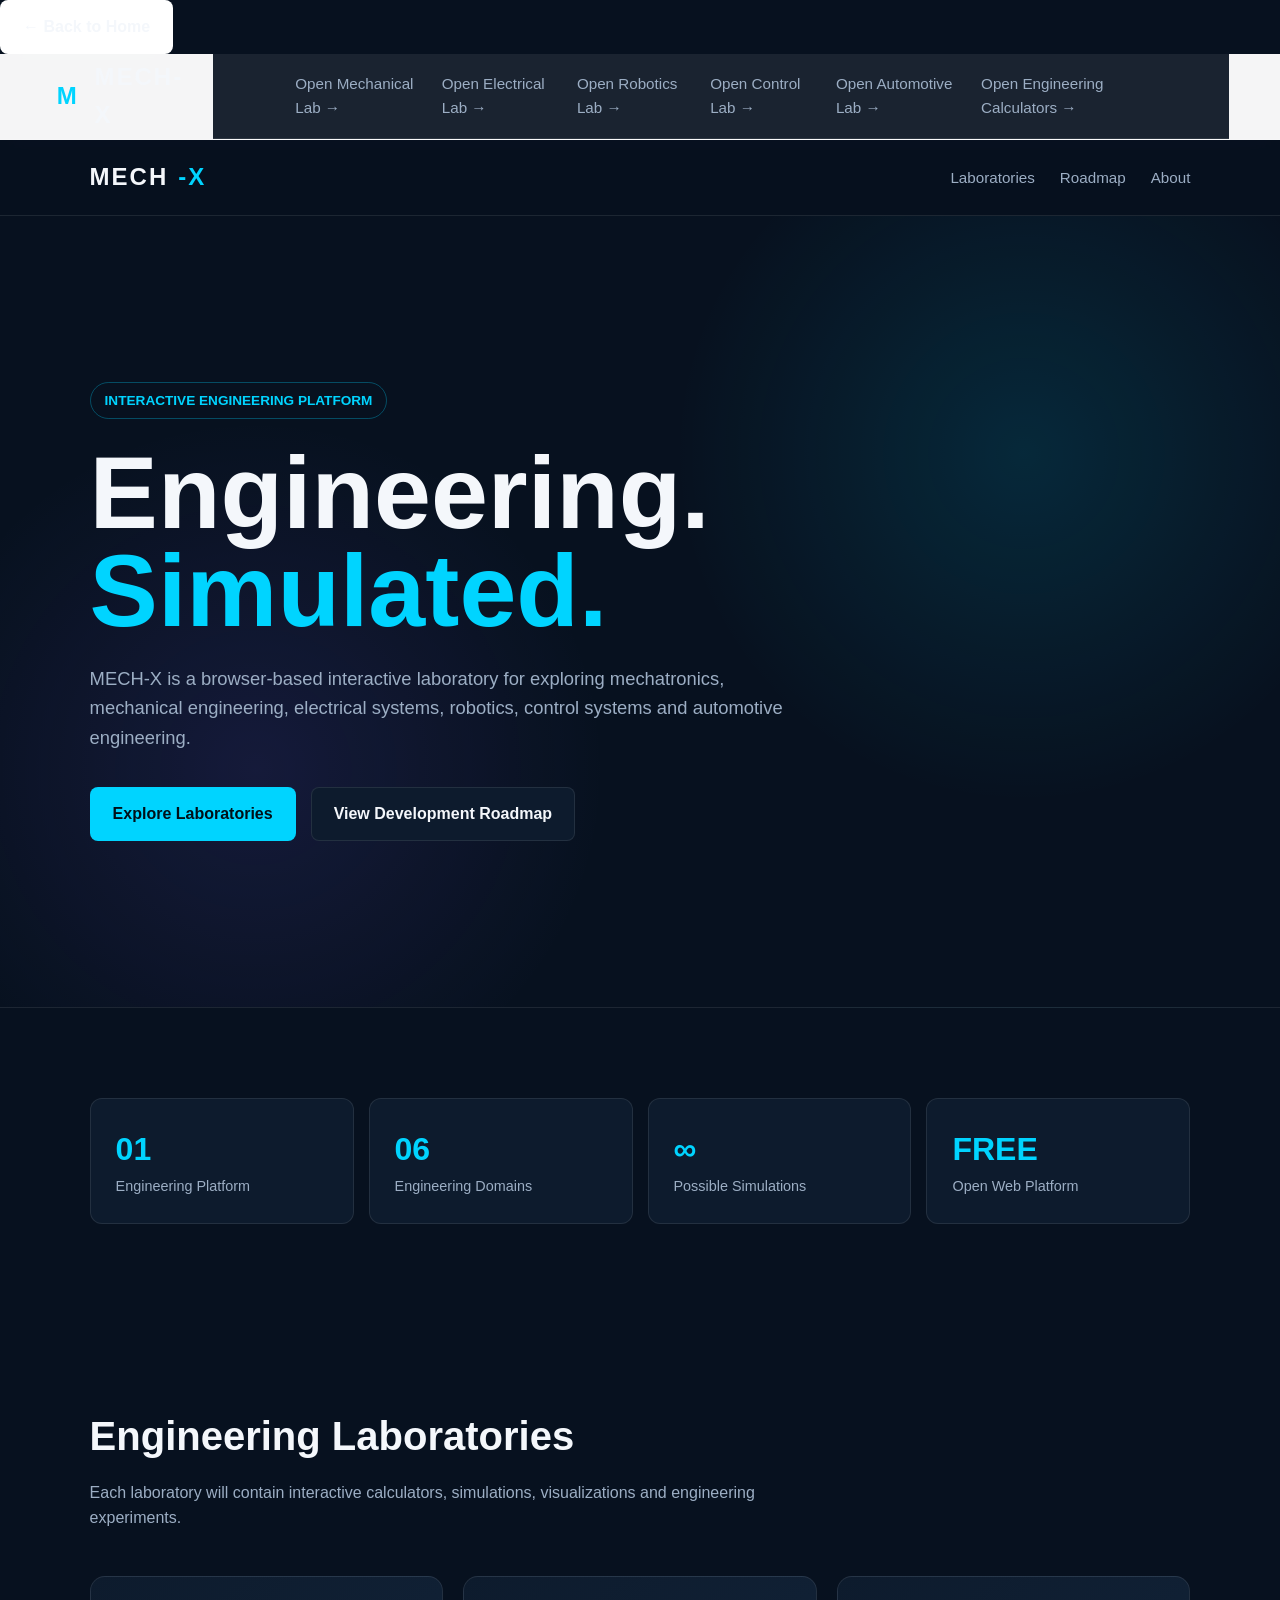
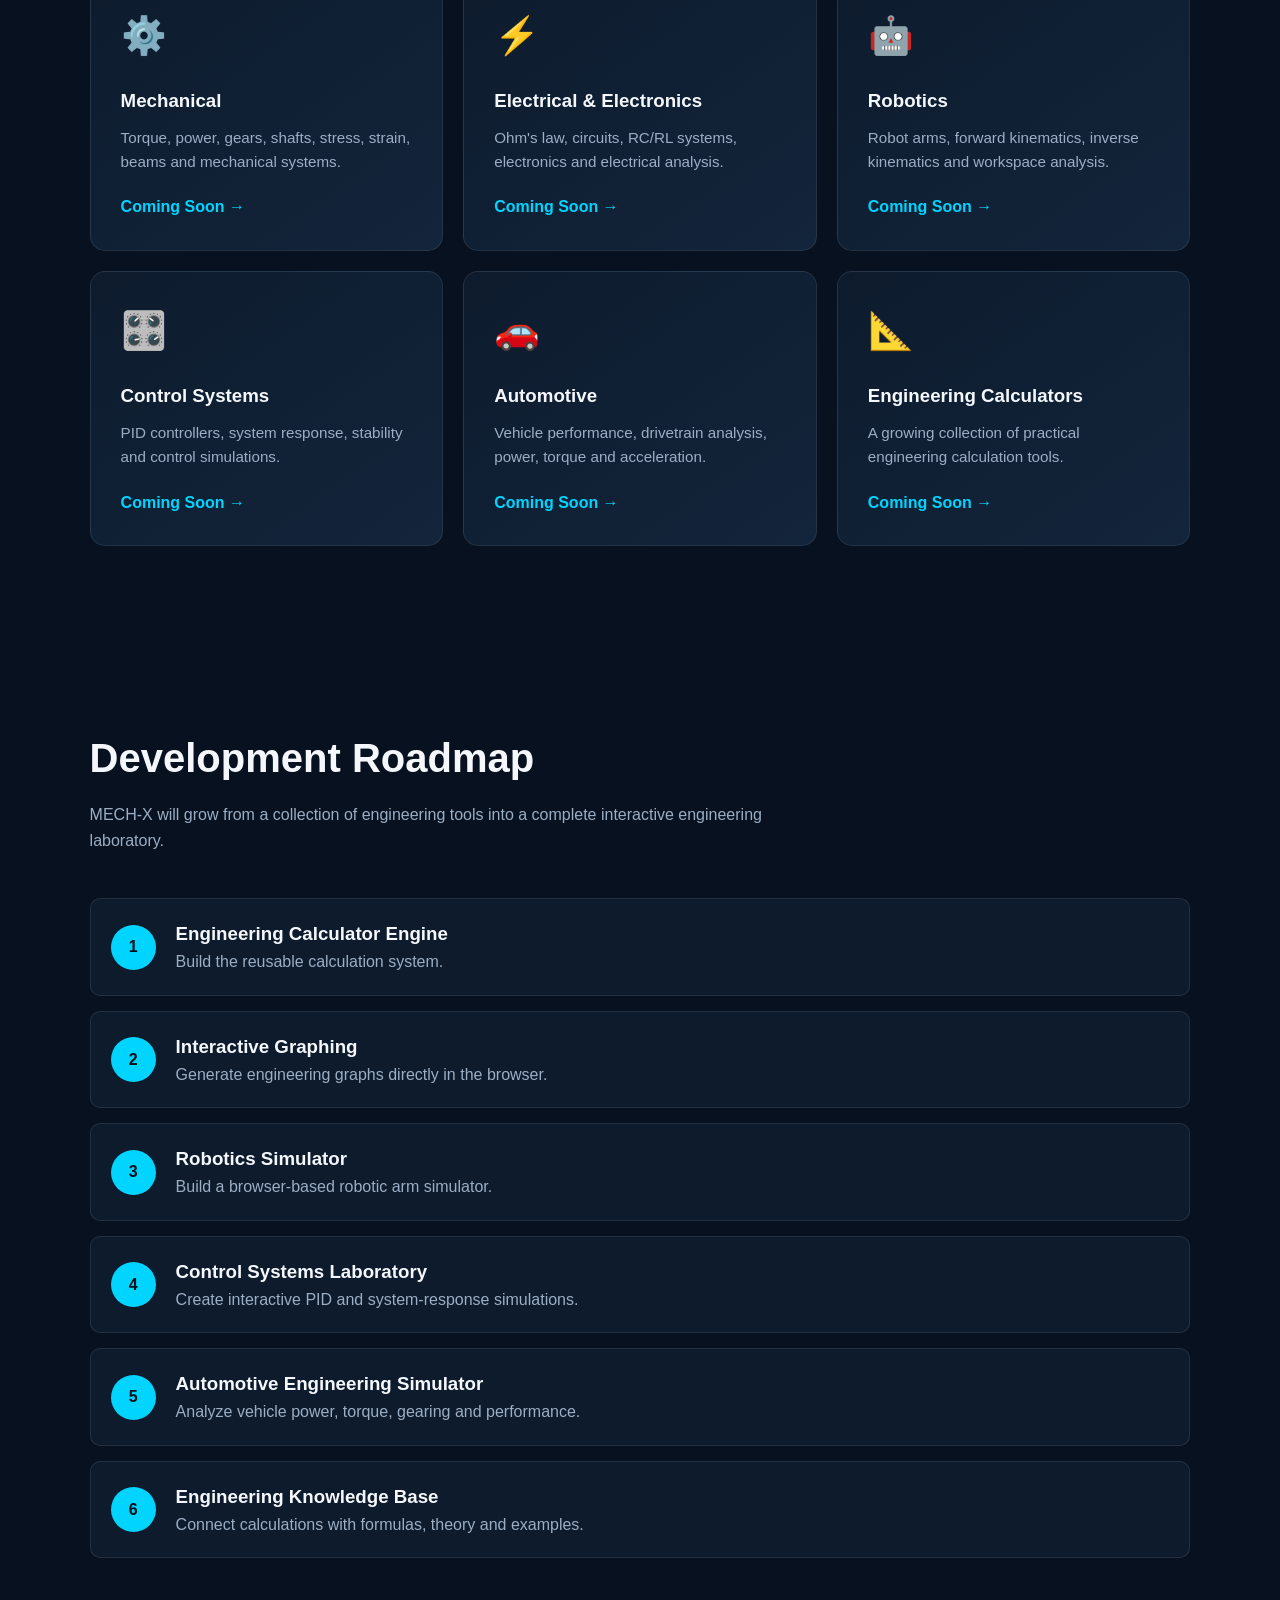
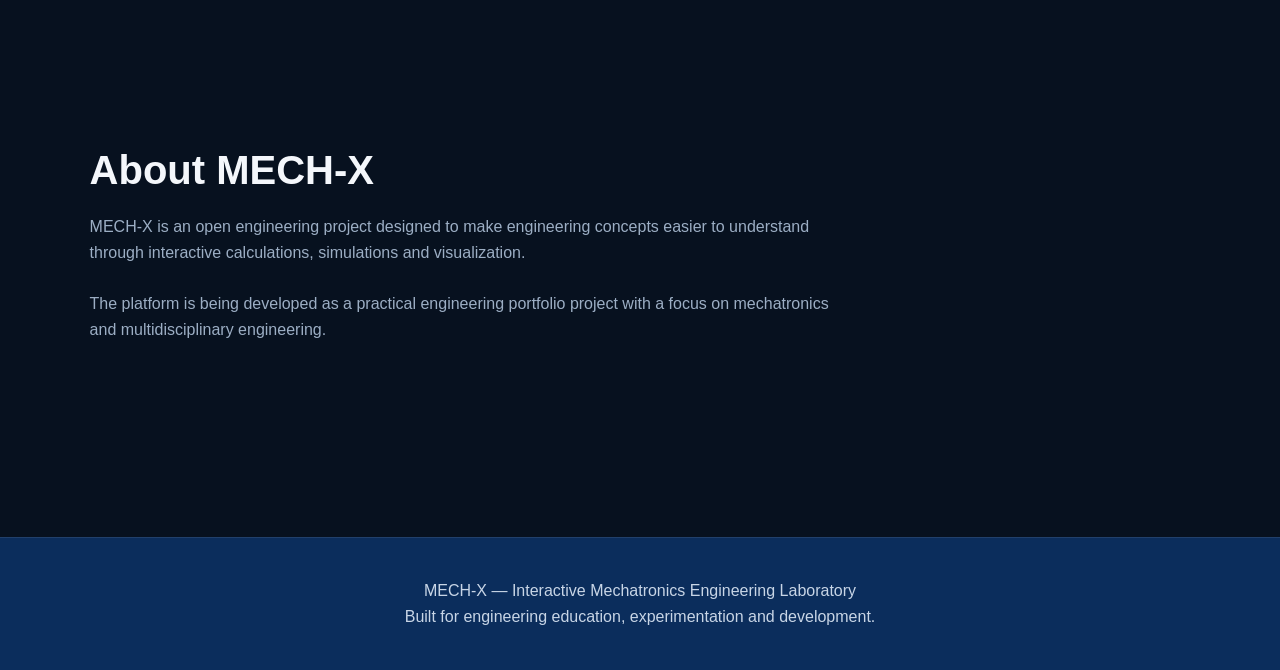
==== commit f5fcac16: "Update index.html" ====
--- a/index.html
+++ b/index.html
@@ -19,13 +19,35 @@
 
         <nav class="nav-links">
 
-            <a href="index.html">Home</a>
-            <a href="calculators.html">Calculators</a>
-            <a href="motor.html">Motor Lab</a>
-            <a href="control.html">Control Lab</a>
-            <a href="robotics.html">Robotics</a>
-            <a href="automotive.html">Automotive</a>
-
+         <!-- Mechanical -->
+<a href="mechanical.html">
+    Open Mechanical Lab →
+</a>
+
+<!-- Electrical -->
+<a href="electrical.html">
+    Open Electrical Lab →
+</a>
+
+<!-- Robotics -->
+<a href="robotics.html">
+    Open Robotics Lab →
+</a>
+
+<!-- Control -->
+<a href="control.html">
+    Open Control Lab →
+</a>
+
+<!-- Automotive -->
+<a href="automotive.html">
+    Open Automotive Lab →
+</a>
+
+<!-- Engineering Calculators -->
+<a href="calculators.html">
+    Open Engineering Calculators →
+</a>
         </nav>
 
     </div>
--- a/style.css
+++ b/style.css
@@ -3,6 +3,9 @@
     padding: 0;
     box-sizing: border-box;
 }
+<a href="index.html" class="btn btn-secondary">
+    ← Back to Home
+</a>
 
 :root {
     --blue: #1261d6;
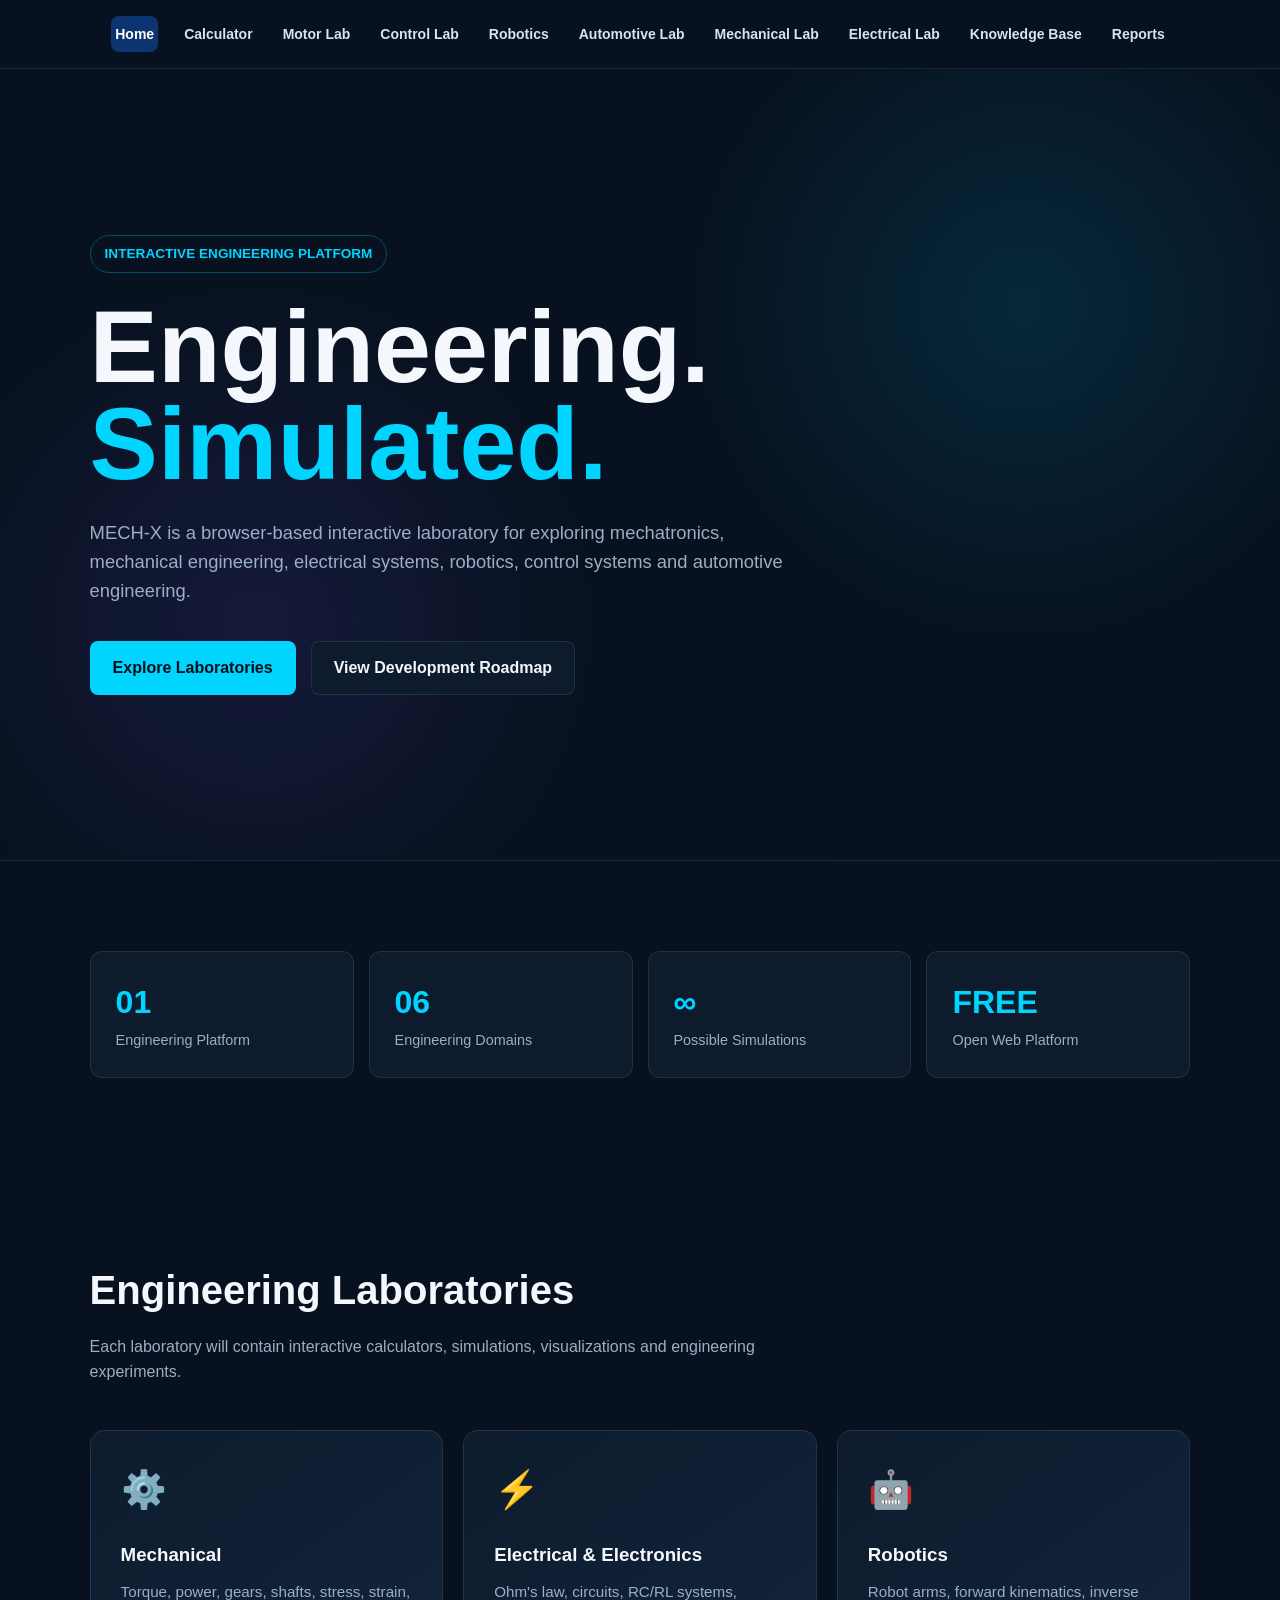
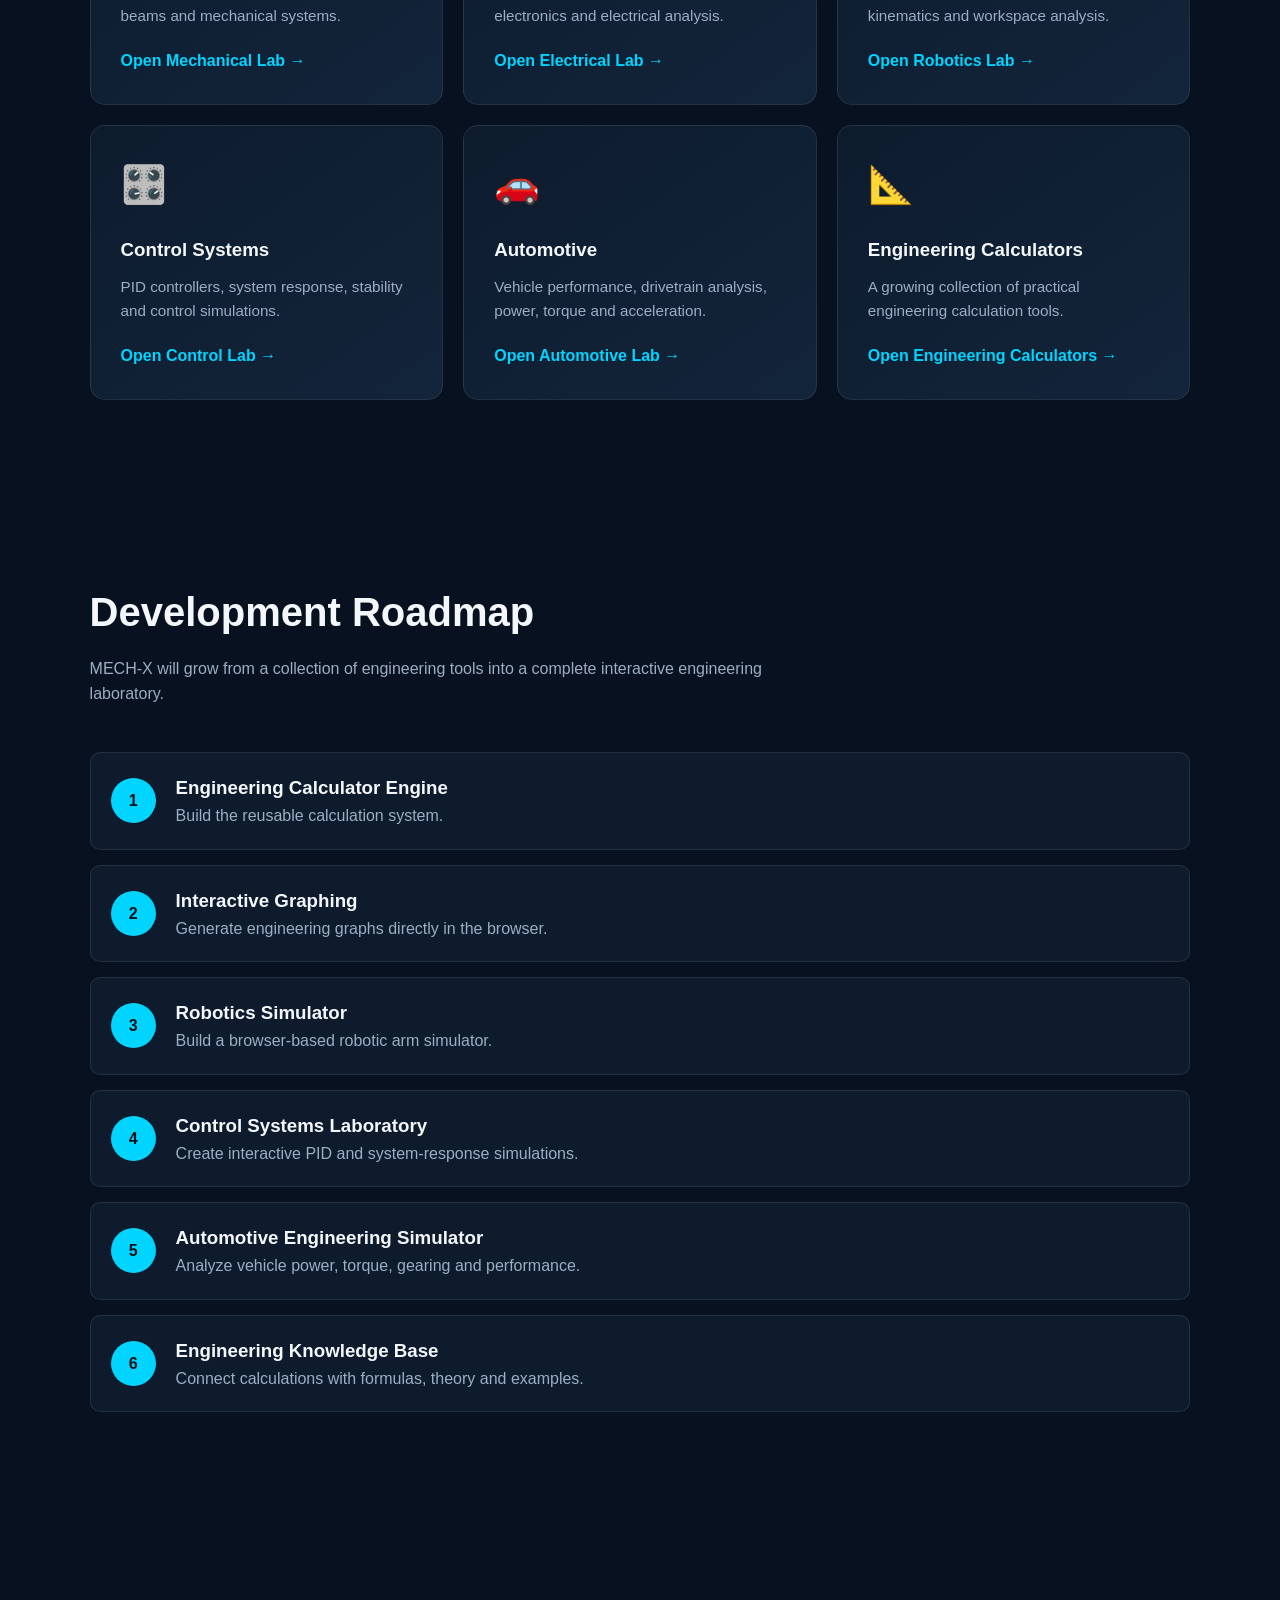
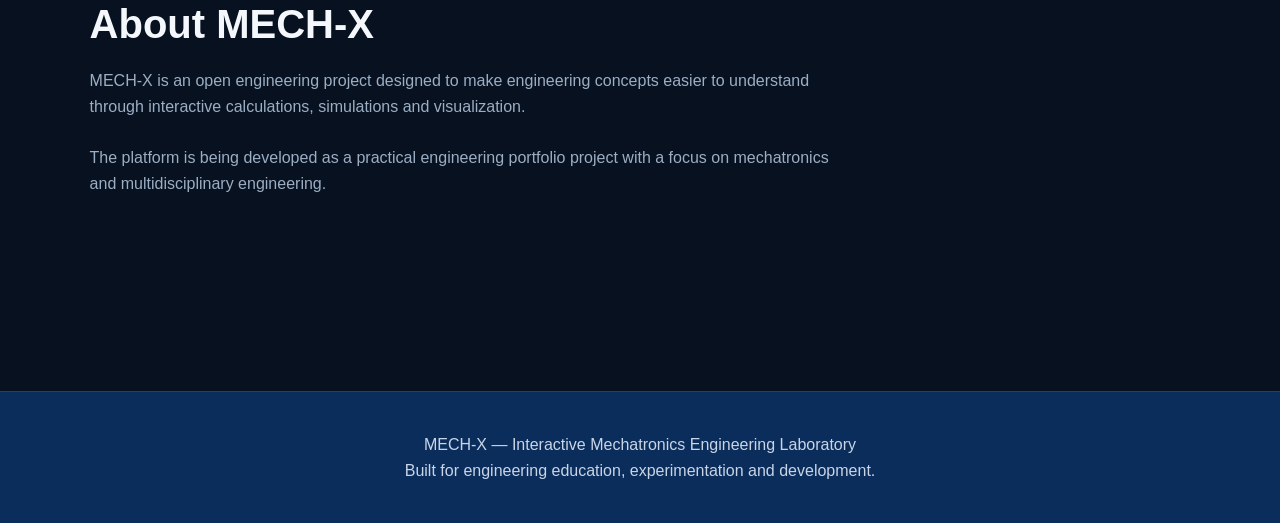
==== commit b26c4fbf: "Update index.html" ====
--- a/index.html
+++ b/index.html
@@ -3,55 +3,9 @@
 <head>
     <meta charset="UTF-8">
     <meta name="viewport" content="width=device-width, initial-scale=1.0">
-    <a href="index.html" class="btn btn-secondary">
-    ← Back to Home
-</a>
 
     <title>MECH-X | Interactive Mechatronics Engineering Laboratory</title>
     <link rel="stylesheet" href="style.css">
-    <header class="topbar">
-    <div class="container nav">
-
-        <a href="index.html" class="logo">
-            <span class="logo-mark">M</span>
-            MECH-X
-        </a>
-
-        <nav class="nav-links">
-
-         <!-- Mechanical -->
-<a href="mechanical.html">
-    Open Mechanical Lab →
-</a>
-
-<!-- Electrical -->
-<a href="electrical.html">
-    Open Electrical Lab →
-</a>
-
-<!-- Robotics -->
-<a href="robotics.html">
-    Open Robotics Lab →
-</a>
-
-<!-- Control -->
-<a href="control.html">
-    Open Control Lab →
-</a>
-
-<!-- Automotive -->
-<a href="automotive.html">
-    Open Automotive Lab →
-</a>
-
-<!-- Engineering Calculators -->
-<a href="calculators.html">
-    Open Engineering Calculators →
-</a>
-        </nav>
-
-    </div>
-</header>
 
     <meta name="description"
         content="MECH-X is an interactive engineering laboratory for mechatronics, mechanical, electrical, robotics, control systems and automotive engineering.">
@@ -85,50 +39,41 @@
             line-height: 1.6;
         }
 
-        /* NAVIGATION */
-
-        nav {
+        /* MECH-X NAVIGATION */
+
+        .mechx-nav {
             position: sticky;
             top: 0;
             z-index: 1000;
-
+            width: 100%;
             display: flex;
-            justify-content: space-between;
             align-items: center;
-
-            padding: 18px 7%;
-
-            background: rgba(7,17,31,0.92);
-            backdrop-filter: blur(12px);
-
-            border-bottom: 1px solid var(--border);
-        }
-
-        .logo {
-            font-size: 1.5rem;
-            font-weight: 900;
-            letter-spacing: 2px;
-        }
-
-        .logo span {
-            color: var(--accent);
-        }
-
-        nav ul {
-            display: flex;
-            gap: 25px;
-            list-style: none;
-        }
-
-        nav a {
-            color: var(--muted);
+            justify-content: center;
+            flex-wrap: wrap;
+            gap: 8px 22px;
+            padding: 16px 20px;
+            background: #07111f;
+            border-bottom: 1px solid rgba(255, 255, 255, 0.09);
+            box-sizing: border-box;
+        }
+
+        .mechx-nav a {
+            color: #d7e3f3;
             text-decoration: none;
-            font-size: 0.95rem;
-            transition: 0.3s;
-        }
-
-        nav a:hover {
-            color: var(--accent);
+            font-size: 14px;
+            font-weight: 700;
+            padding: 7px 4px;
+            transition: 0.2s ease;
+        }
+
+        .mechx-nav a:hover {
+            color: #00d4ff;
+        }
+
+        .mechx-nav a.active {
+            color: #ffffff;
+            background: rgba(18, 97, 214, 0.45);
+            border-radius: 8px;
         }
 
         /* HERO */
@@ -369,11 +314,19 @@
 
         /* MOBILE */
 
+        @media (max-width: 900px) {
+
+            .mechx-nav {
+                gap: 6px 14px;
+                padding: 14px 12px;
+            }
+
+            .mechx-nav a {
+                font-size: 13px;
+            }
+        }
+
         @media (max-width: 800px) {
-
-            nav ul {
-                display: none;
-            }
 
             .stats {
                 grid-template-columns: repeat(2, 1fr);
@@ -393,6 +346,22 @@
             }
         }
 
+        @media (max-width: 600px) {
+
+            .mechx-nav {
+                justify-content: flex-start;
+                overflow-x: auto;
+                flex-wrap: nowrap;
+                white-space: nowrap;
+                padding: 12px;
+            }
+
+            .mechx-nav a {
+                flex-shrink: 0;
+                font-size: 13px;
+            }
+        }
+
         @media (max-width: 500px) {
 
             .stats {
@@ -416,19 +385,47 @@
 
 <body>
 
-    <!-- NAVIGATION -->
-
-    <nav>
-
-        <div class="logo">
-            MECH<span>-X</span>
-        </div>
-
-        <ul>
-            <li><a href="#labs">Laboratories</a></li>
-            <li><a href="#roadmap">Roadmap</a></li>
-            <li><a href="#about">About</a></li>
-        </ul>
+    <!-- UNIVERSAL NAVIGATION -->
+
+    <nav class="mechx-nav">
+
+        <a href="index.html" class="active">Home</a>
+
+        <a href="calculators.html">
+            Calculator
+        </a>
+
+        <a href="motor.html">
+            Motor Lab
+        </a>
+
+        <a href="control.html">
+            Control Lab
+        </a>
+
+        <a href="robotics.html">
+            Robotics
+        </a>
+
+        <a href="automotive.html">
+            Automotive Lab
+        </a>
+
+        <a href="mechanical.html">
+            Mechanical Lab
+        </a>
+
+        <a href="electrical.html">
+            Electrical Lab
+        </a>
+
+        <a href="knowledge.html">
+            Knowledge Base
+        </a>
+
+        <a href="reports.html">
+            Reports
+        </a>
 
     </nav>
 
@@ -532,8 +529,8 @@
                     strain, beams and mechanical systems.
                 </p>
 
-                <a href="#">
-                    Coming Soon →
+                <a href="mechanical.html">
+                    Open Mechanical Lab →
                 </a>
 
             </div>
@@ -550,8 +547,8 @@
                     electronics and electrical analysis.
                 </p>
 
-                <a href="#">
-                    Coming Soon →
+                <a href="electrical.html">
+                    Open Electrical Lab →
                 </a>
 
             </div>
@@ -568,8 +565,8 @@
                     inverse kinematics and workspace analysis.
                 </p>
 
-                <a href="#">
-                    Coming Soon →
+                <a href="robotics.html">
+                    Open Robotics Lab →
                 </a>
 
             </div>
@@ -586,8 +583,8 @@
                     stability and control simulations.
                 </p>
 
-                <a href="#">
-                    Coming Soon →
+                <a href="control.html">
+                    Open Control Lab →
                 </a>
 
             </div>
@@ -604,8 +601,8 @@
                     power, torque and acceleration.
                 </p>
 
-                <a href="#">
-                    Coming Soon →
+                <a href="automotive.html">
+                    Open Automotive Lab →
                 </a>
 
             </div>
@@ -622,8 +619,8 @@
                     engineering calculation tools.
                 </p>
 
-                <a href="#">
-                    Coming Soon →
+                <a href="calculators.html">
+                    Open Engineering Calculators →
                 </a>
 
             </div>
--- a/style.css
+++ b/style.css
@@ -54,14 +54,13 @@
 }
 
 /* HEADER */
-
-.topbar {
+.topbar{
     position: sticky;
     top: 0;
     z-index: 1000;
-    background: rgba(255, 255, 255, 0.96);
+    background: #07111f;
     backdrop-filter: blur(12px);
-    border-bottom: 1px solid var(--border);
+    border-bottom: 1px solid rgba(255,255,255,0.09);
 }
 
 .nav {
@@ -91,18 +90,24 @@
     border-radius: 10px;
     font-weight: 900;
 }
-
-.nav-links {
-    display: flex;
-    align-items: center;
-    gap: 22px;
-    color: #475467;
-    font-size: 0.95rem;
-}
-
-.nav-links a:hover {
-    color: var(--blue);
-}
+.nav-links{
+    display:flex;
+    align-items:center;
+    gap:22px;
+    color:#d7e3f3;
+    font-size:0.95rem;
+}
+
+.nav-links a{
+    color:#d7e3f3;
+    text-decoration:none;
+    transition:0.2s;
+}
+
+.nav-links a:hover{
+    color:#00d4ff;
+}
+
 
 /* HERO */
 
